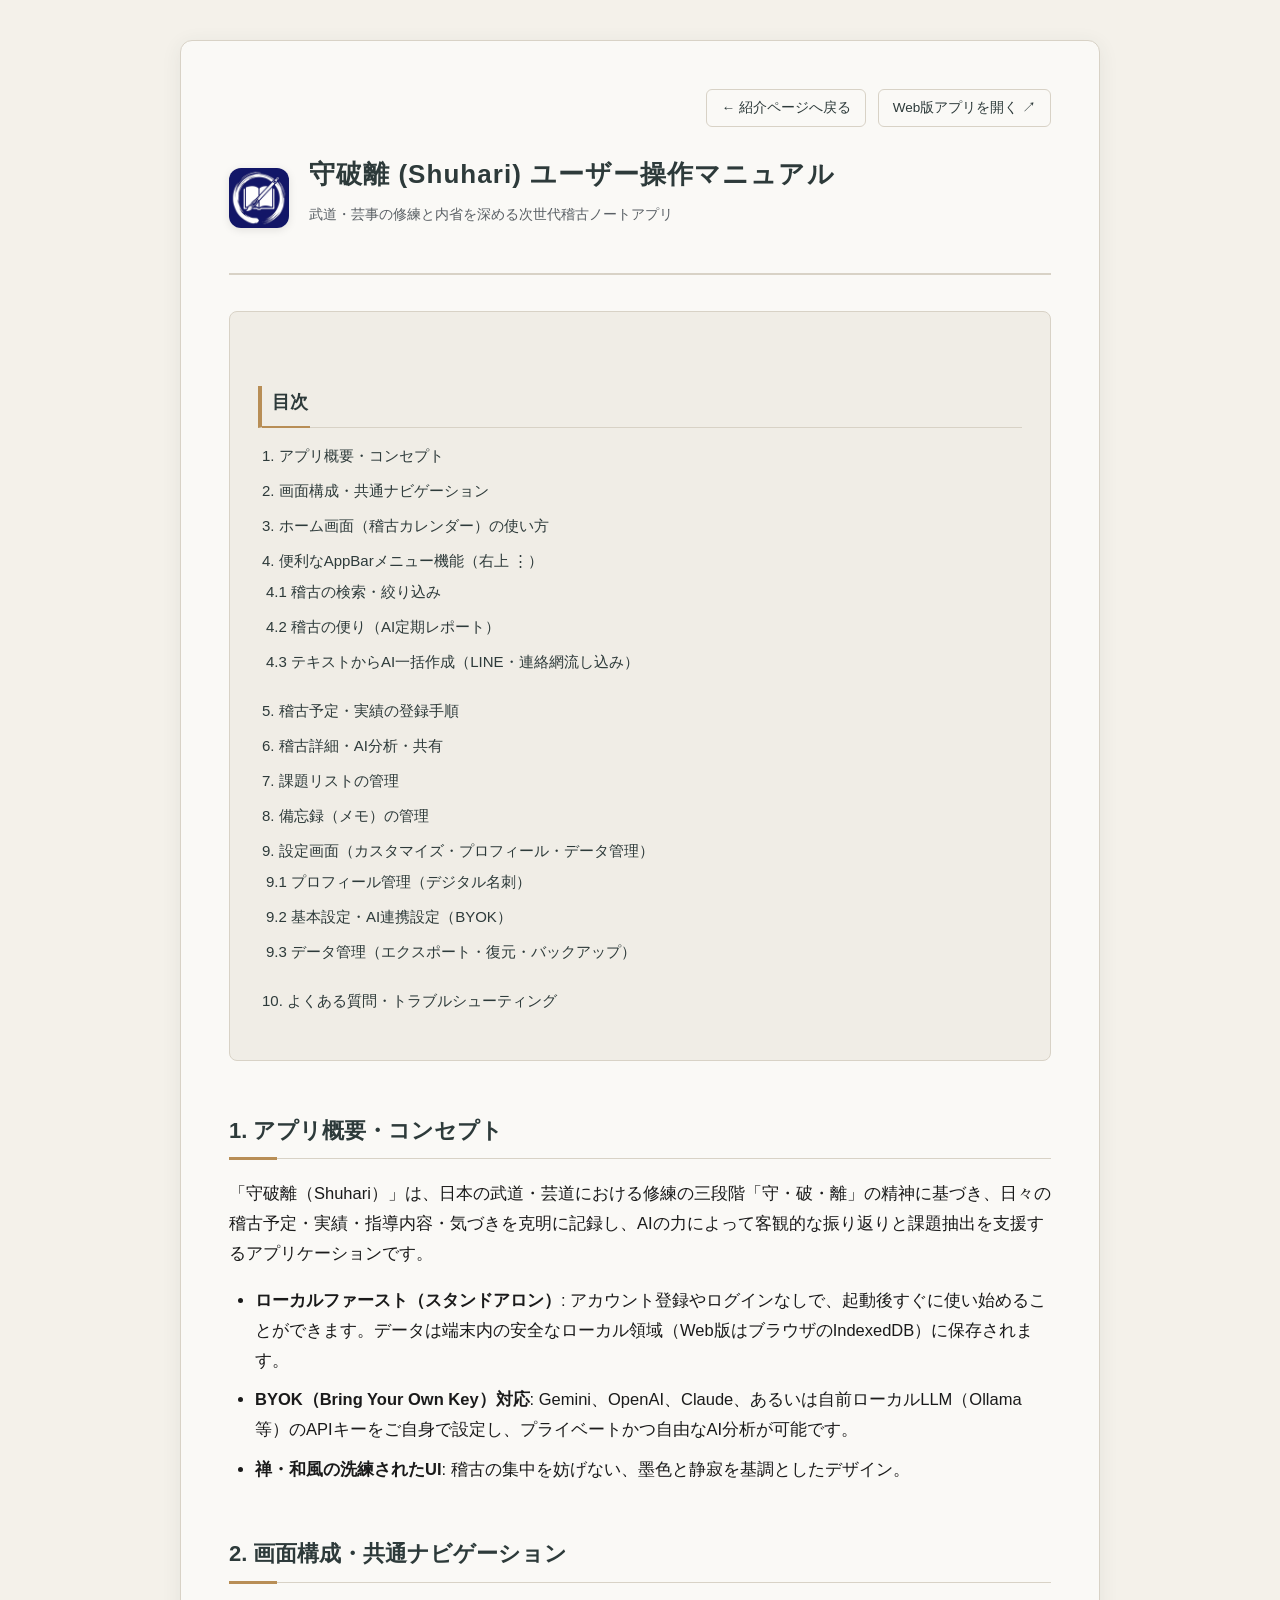
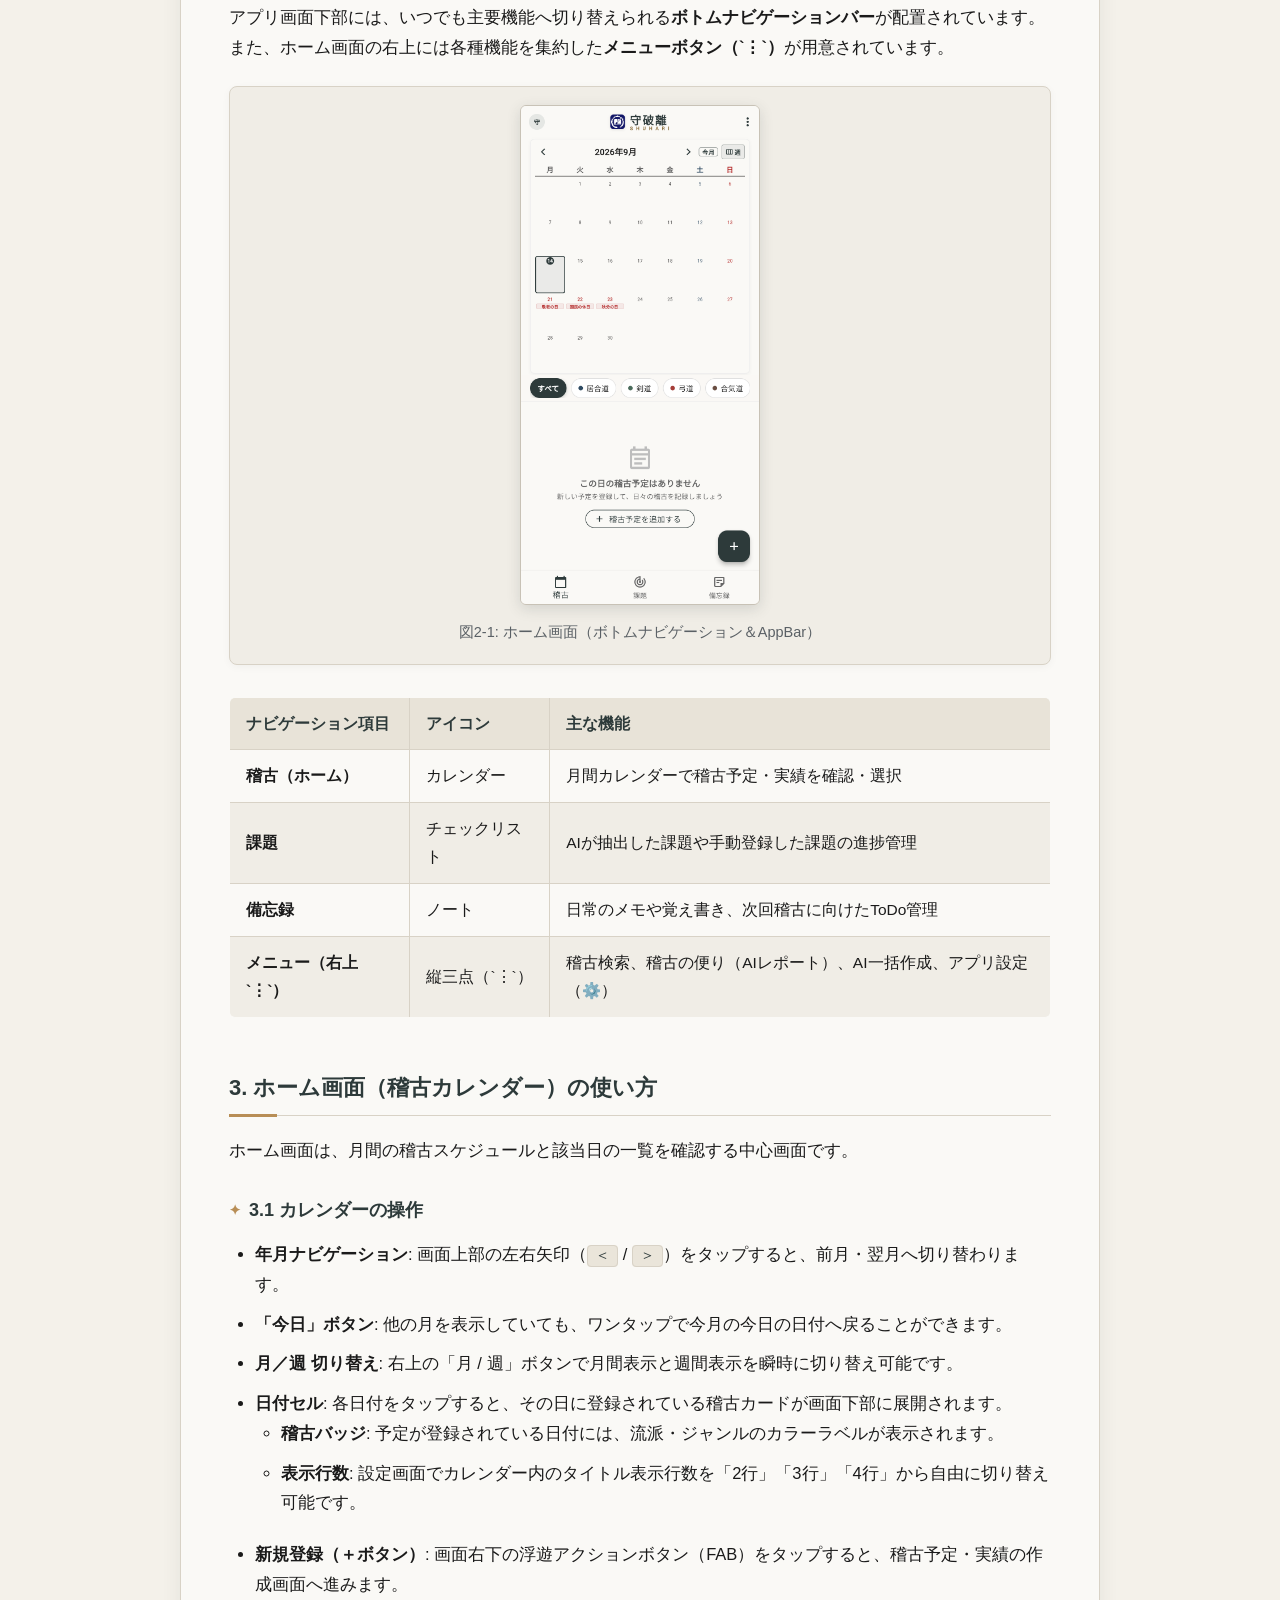
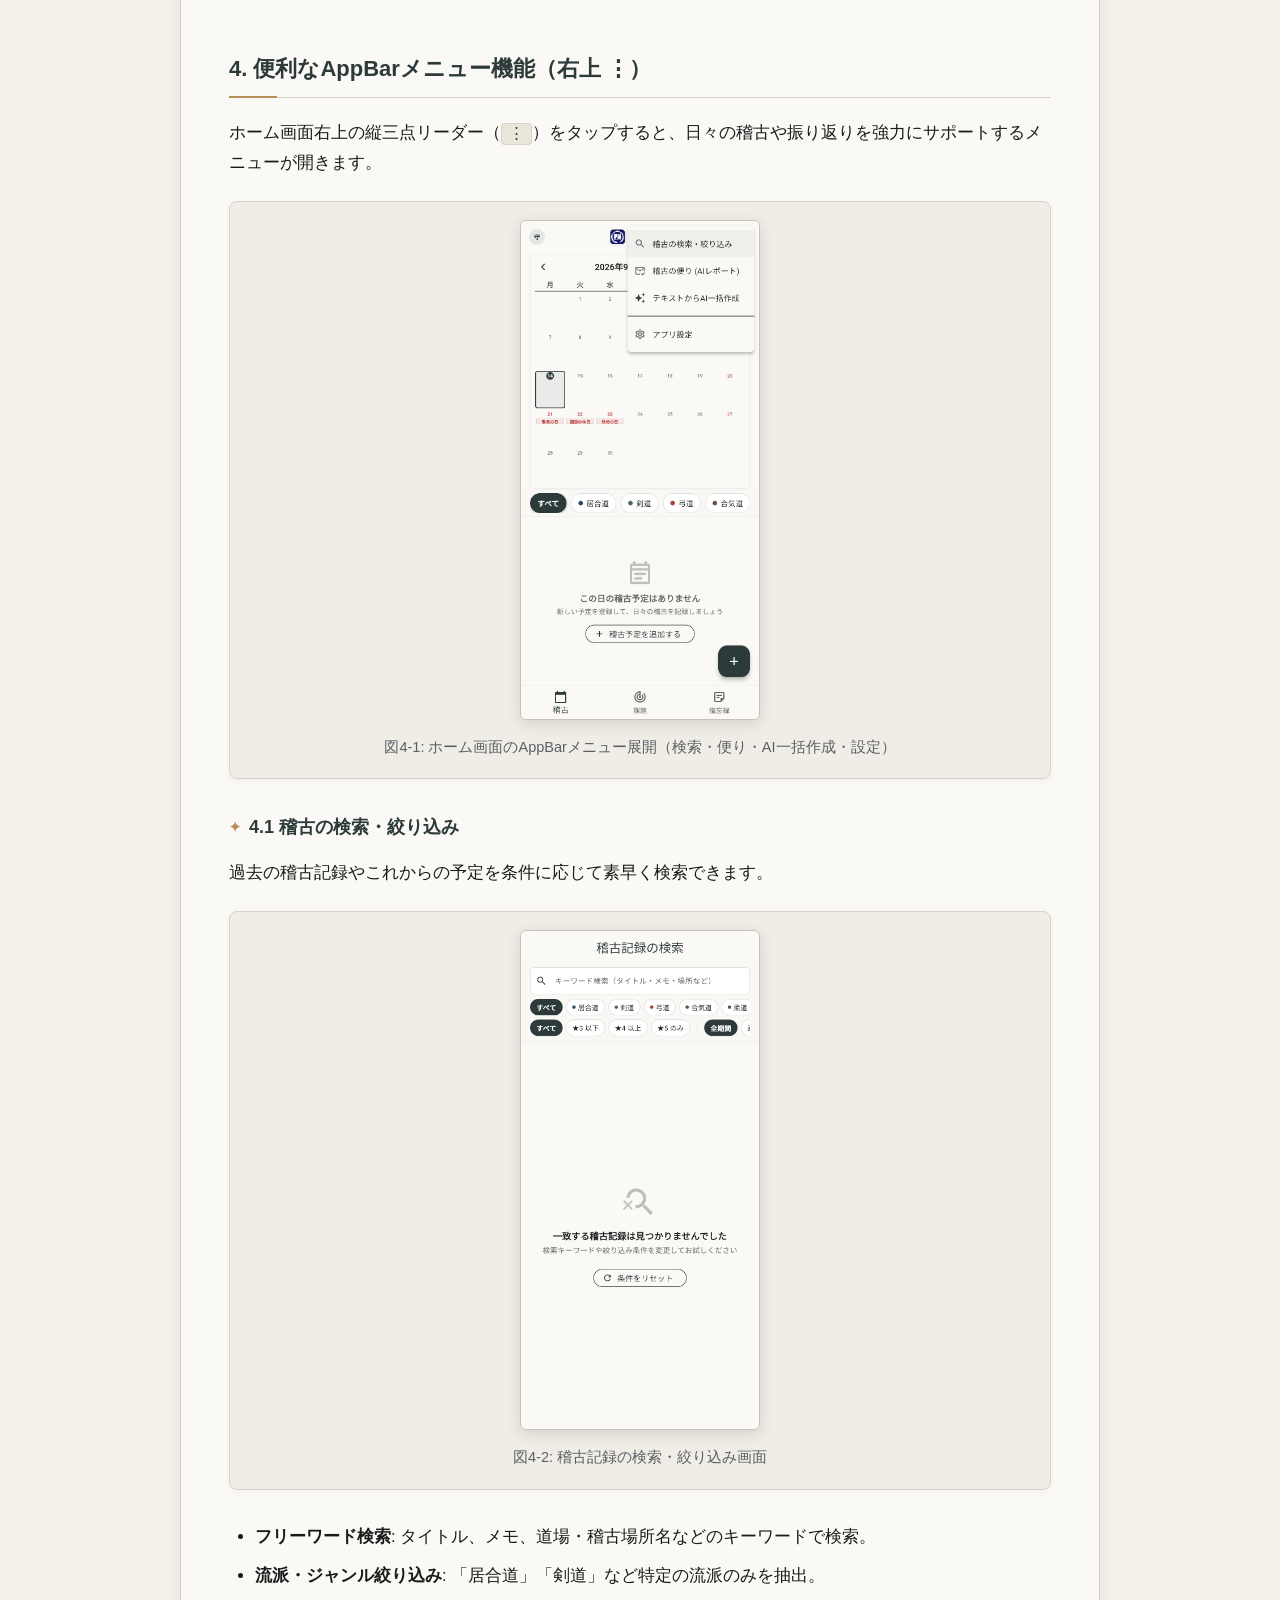
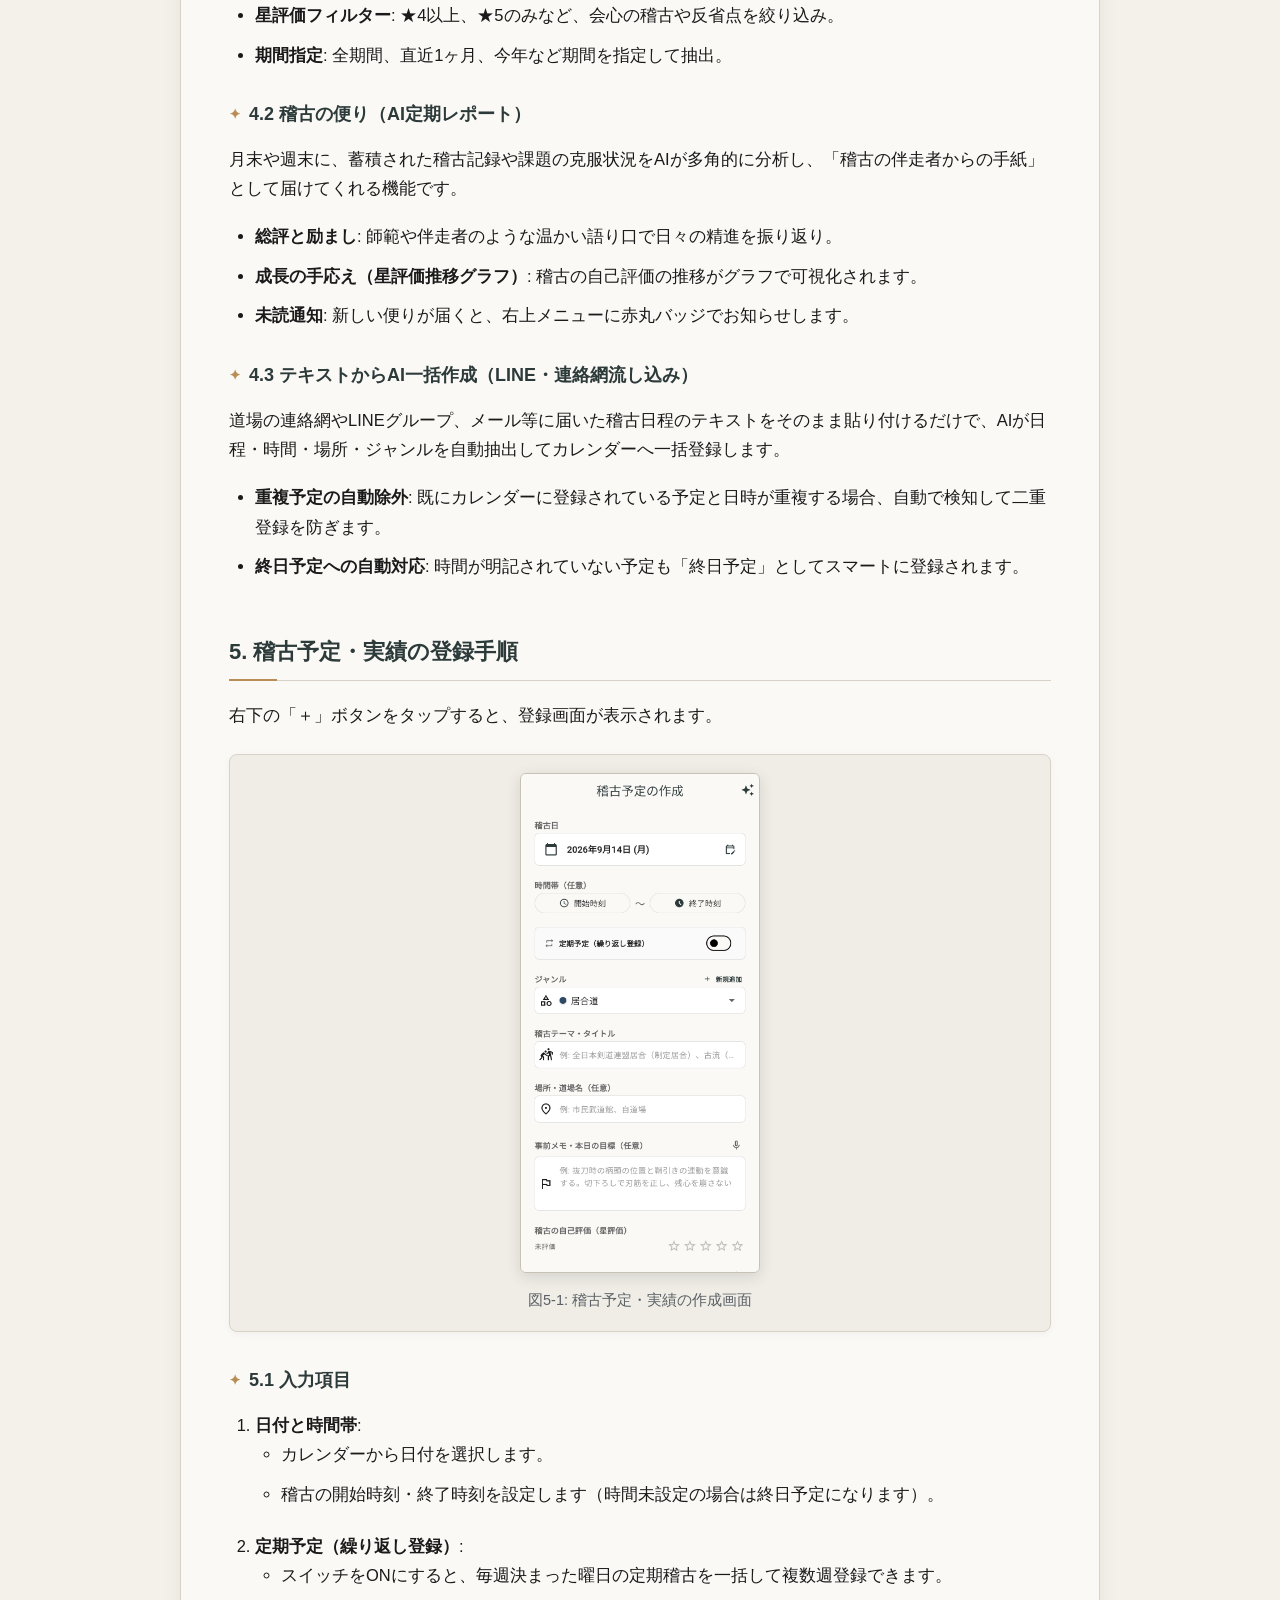
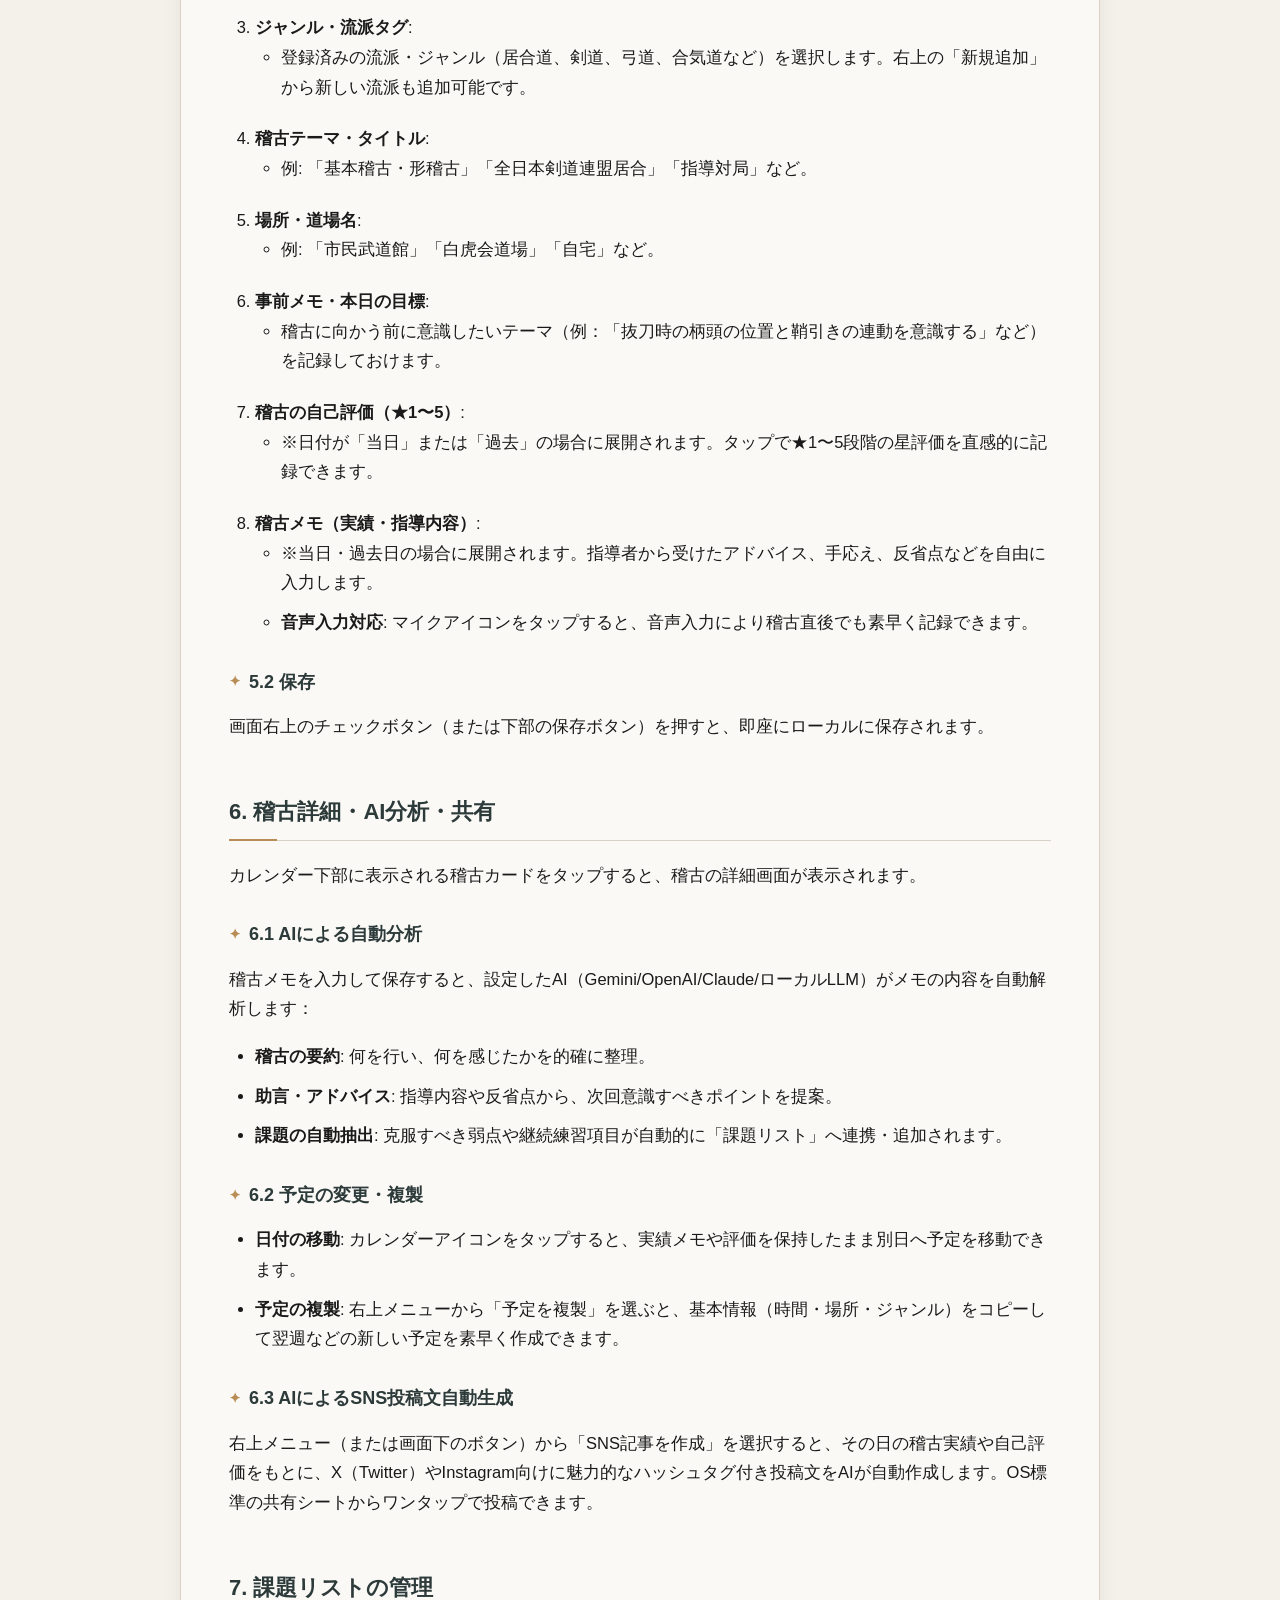
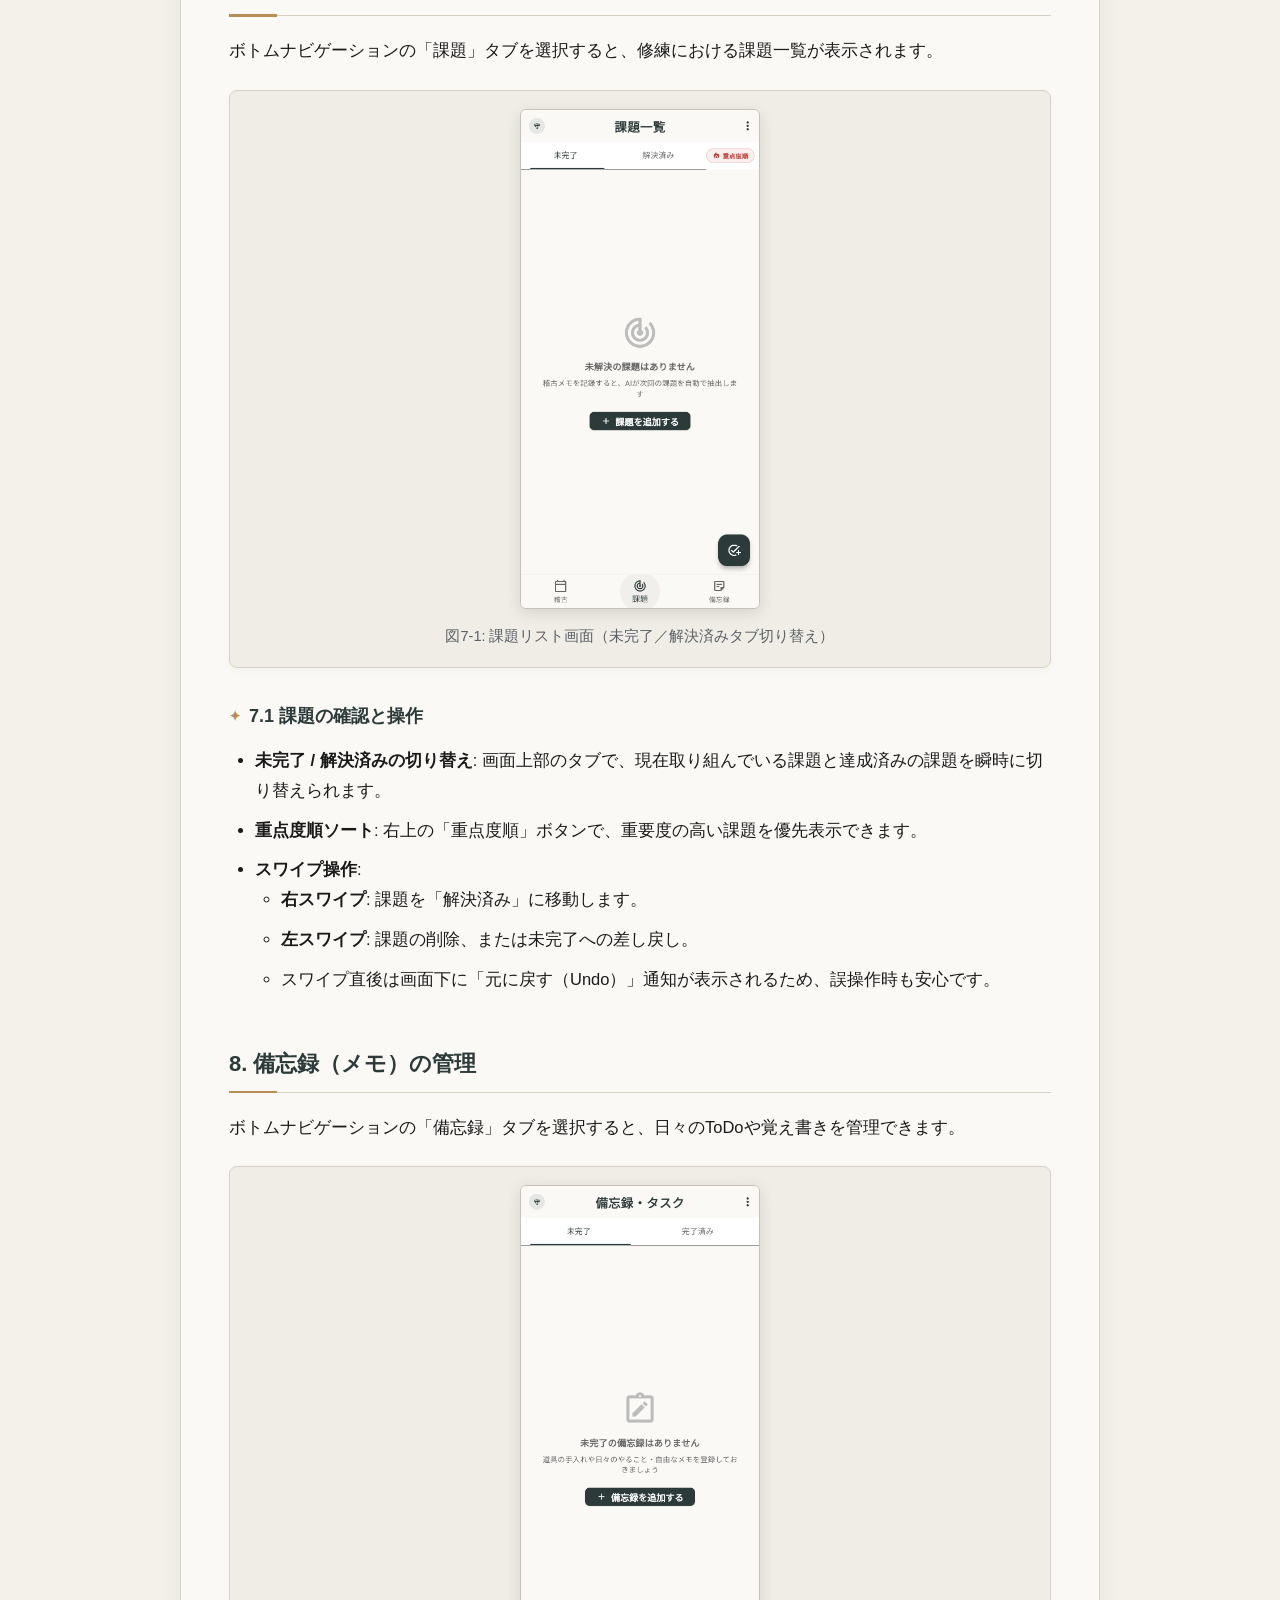
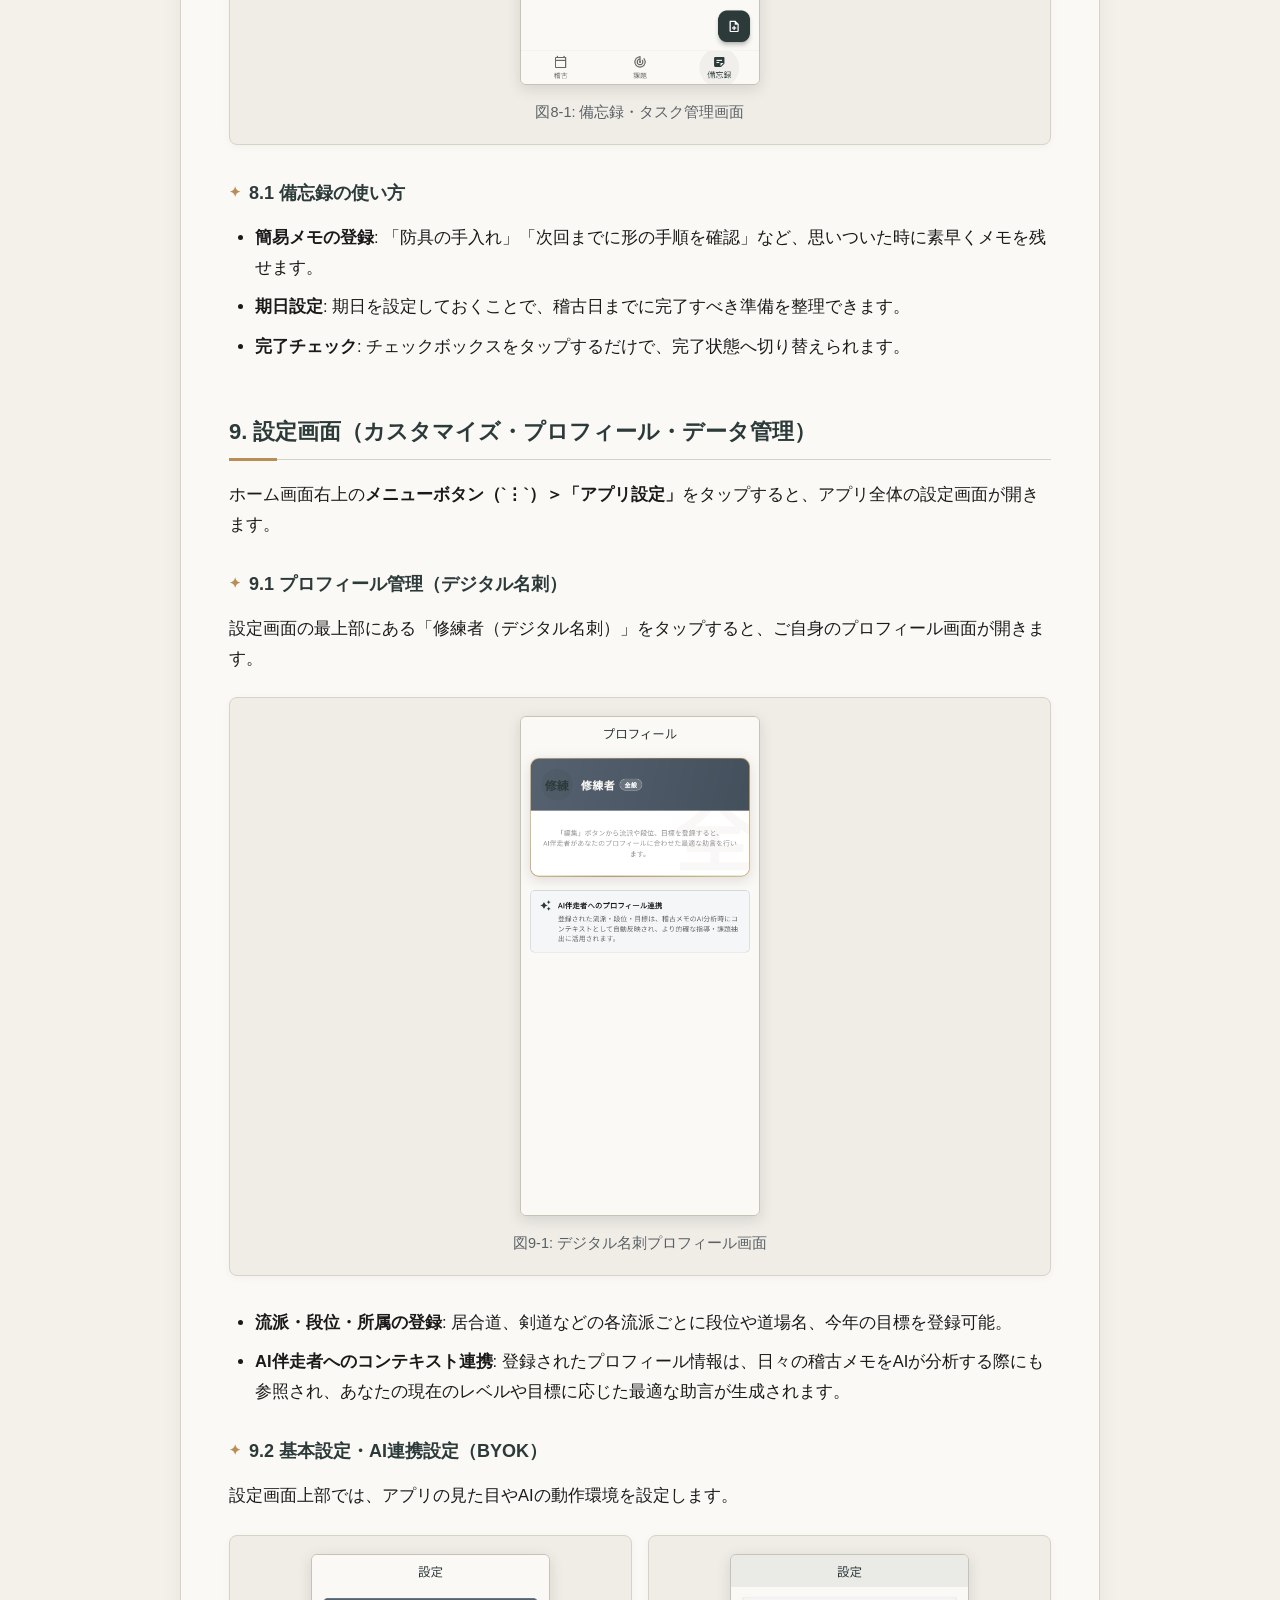
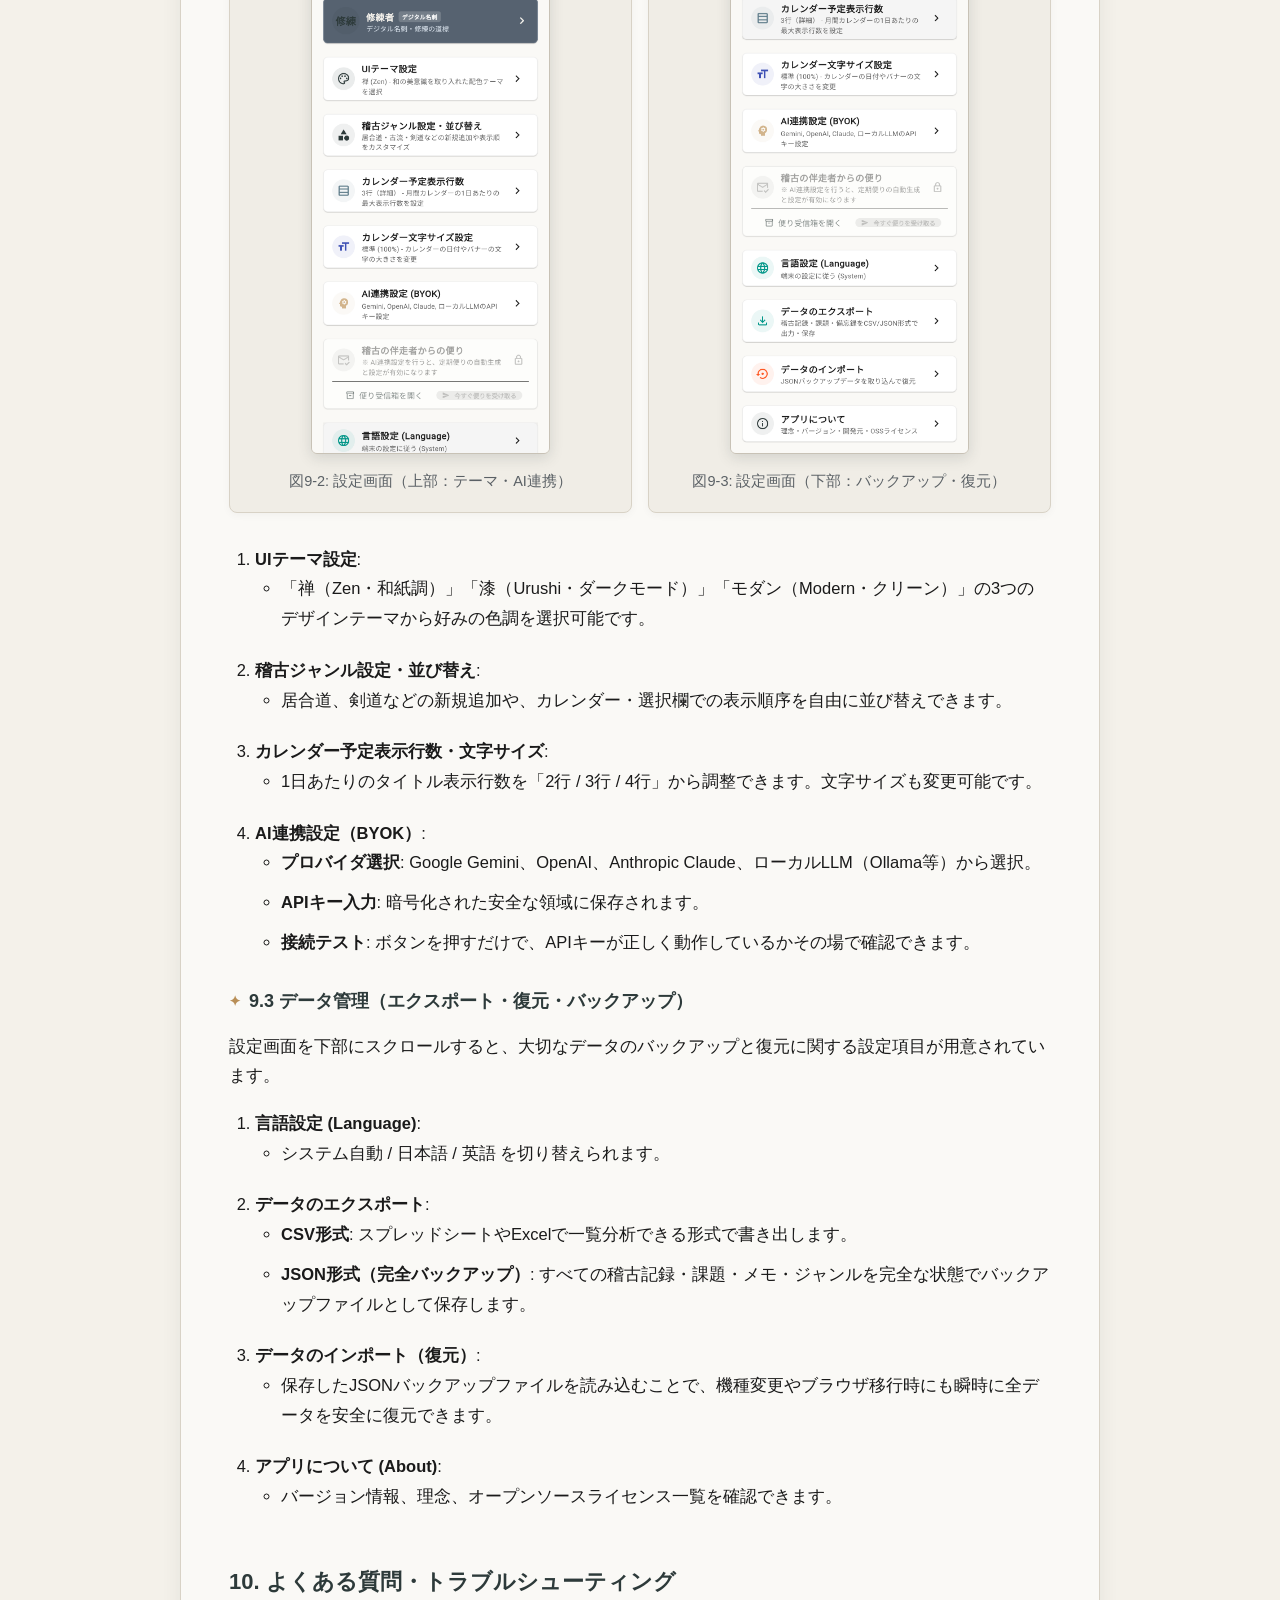
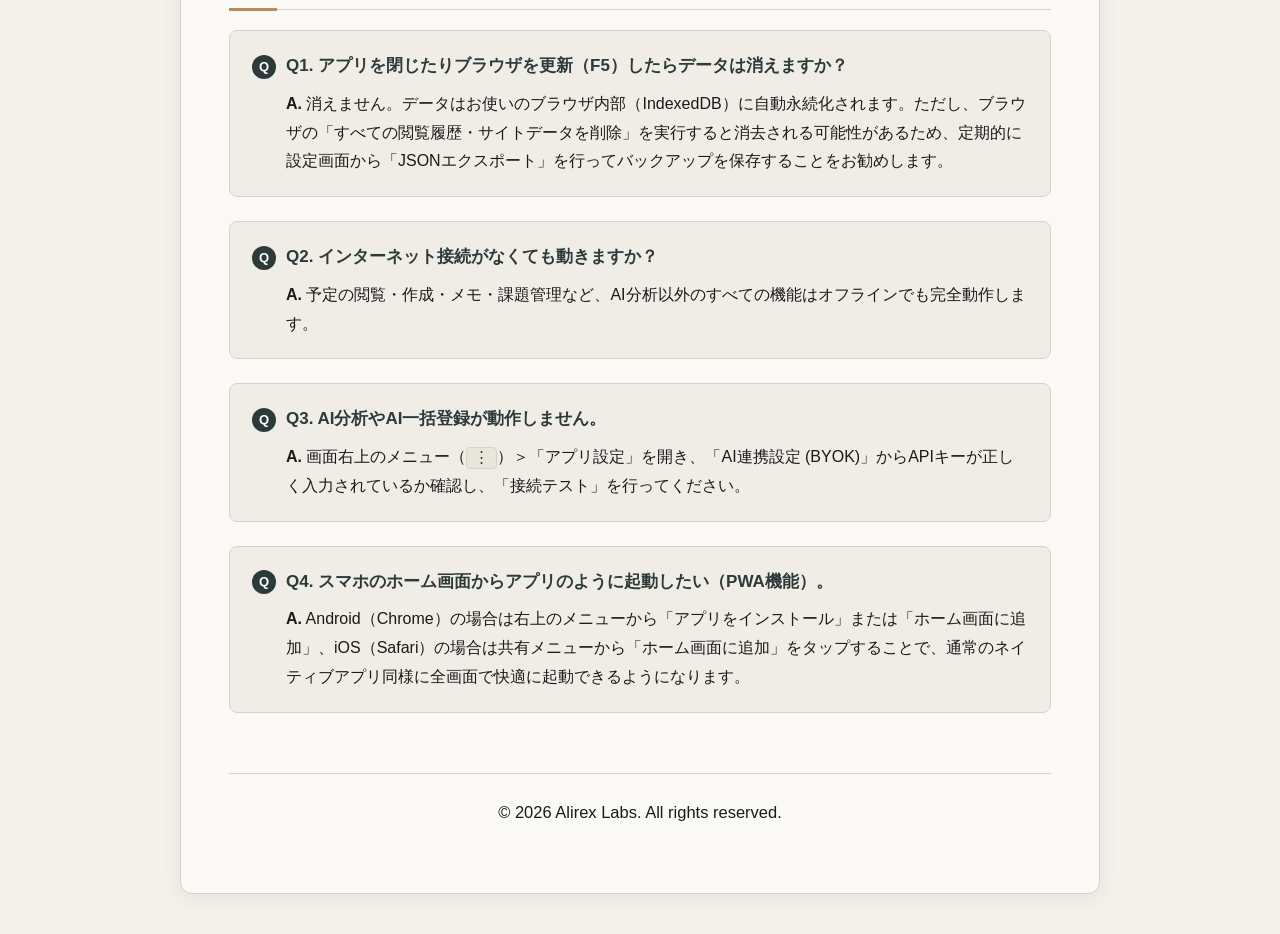
==== manual/html/index.html @ c4d613d0 "初期コミット: GitHub Pages対応および稽古ノート紹介LPの追加" ====
<!DOCTYPE html>
<html lang="ja">
<head>
  <meta charset="UTF-8">
  <meta name="viewport" content="width=device-width, initial-scale=1.0">
  <title>守破離 (Shuhari) - ユーザー操作マニュアル</title>
  <style>
    :root {
      /* 守破離 公式「禅 (Zen)」テーマ パレット */
      --bg-primary: #F4F1EA;       /* 和紙の風合いを帯びた淡い生成り (外側背景) */
      --bg-surface: #FAF9F6;       /* 禅公式 サーフェス (オフホワイト・鳥の子色) */
      --bg-card: #F0EDE6;          /* カード・枠内背景 (薄鈍色・生成りグレー) */
      --border-color: #D8D2C6;     /* 繊細な和風の境界線 */
      --color-primary: #2D3A3A;    /* 墨色 (Sumiiro) - 主見出し・ブランドアクセント */
      --color-accent: #B88E56;     /* 落ち着いた金茶・枯草ベージュ (アクセント) */
      --color-urushi: #C33C23;     /* 本朱 (朱色アクセント) */
      --text-main: #1A1A1A;        /* 墨文字 (主テキスト) */
      --text-muted: #5A6065;       /* 鈍色・薄墨 (副テキスト・キャプション) */
      --table-header: #E8E3D8;     /* 表ヘッダー背景 */
      --code-bg: #EAE5DA;          /* コード・インライン枠 */
      --shadow: 0 4px 20px rgba(45, 58, 58, 0.08); /* 柔らかな陰影 */
    }

    * {
      box-sizing: border-box;
      margin: 0;
      padding: 0;
    }

    body {
      font-family: -apple-system, BlinkMacSystemFont, "Segoe UI", Roboto, "Helvetica Neue", "Hiragino Sans", "Hiragino Kaku Gothic ProN", "Yu Gothic", sans-serif;
      background-color: var(--bg-primary);
      color: var(--text-main);
      line-height: 1.8;
      padding: 40px 20px;
    }

    .container {
      max-width: 920px;
      margin: 0 auto;
      background-color: var(--bg-surface);
      border-radius: 12px;
      border: 1px solid var(--border-color);
      box-shadow: var(--shadow);
      padding: 48px;
    }

    /* Header */
    .header {
      border-bottom: 2px solid var(--border-color);
      padding-bottom: 28px;
      margin-bottom: 36px;
      display: flex;
      align-items: center;
      gap: 20px;
    }
    .header-logo {
      width: 60px;
      height: 60px;
      border-radius: 12px;
      object-fit: cover;
      box-shadow: 0 2px 8px rgba(0,0,0,0.1);
    }
    .header-text h1 {
      font-size: 26px;
      color: var(--color-primary);
      letter-spacing: 0.04em;
      margin-bottom: 4px;
    }
    .header-text p {
      font-size: 14px;
      color: var(--text-muted);
    }

    /* Top Navigation bar */
    .top-nav {
      display: flex;
      justify-content: flex-end;
      gap: 12px;
      margin-bottom: 24px;
    }
    .btn-top {
      display: inline-flex;
      align-items: center;
      padding: 6px 14px;
      border-radius: 6px;
      font-size: 13.5px;
      text-decoration: none;
      font-weight: 500;
      transition: all 0.2s ease;
      border: 1px solid var(--border-color);
      background-color: var(--bg-surface);
      color: var(--color-primary);
    }
    .btn-top:hover {
      background-color: var(--color-primary);
      color: #fff;
    }

    /* Table of Contents */
    .toc {
      background-color: var(--bg-card);
      border: 1px solid var(--border-color);
      border-radius: 8px;
      padding: 24px 28px;
      margin-bottom: 40px;
    }
    .toc h2 {
      font-size: 18px;
      margin-bottom: 14px;
      color: var(--color-primary);
      border-left: 4px solid var(--color-accent);
      padding-left: 10px;
    }
    .toc ul {
      list-style-type: none;
      padding-left: 4px;
    }
    .toc li {
      margin-bottom: 8px;
      font-size: 15px;
    }
    .toc a {
      color: var(--color-primary);
      text-decoration: none;
      transition: color 0.2s;
    }
    .toc a:hover {
      color: var(--color-accent);
      text-decoration: underline;
    }
    .toc-sub {
      padding-left: 20px;
      margin-top: 4px;
    }

    /* Headings */
    h2 {
      font-size: 22px;
      color: var(--color-primary);
      border-bottom: 1.5px solid var(--border-color);
      padding-bottom: 8px;
      margin-top: 50px;
      margin-bottom: 20px;
      position: relative;
    }
    h2::before {
      content: "";
      position: absolute;
      bottom: -1.5px;
      left: 0;
      width: 48px;
      height: 2.5px;
      background-color: var(--color-accent);
    }

    h3 {
      font-size: 18px;
      color: var(--color-primary);
      margin-top: 28px;
      margin-bottom: 14px;
      display: flex;
      align-items: center;
      gap: 8px;
    }
    h3::before {
      content: "✦";
      color: var(--color-accent);
      font-size: 14px;
    }

    p {
      margin-bottom: 18px;
      font-size: 16.5px;
      color: var(--text-main);
    }

    /* Lists */
    ul, ol {
      margin-bottom: 22px;
      padding-left: 26px;
      font-size: 16.5px;
    }
    li {
      margin-bottom: 10px;
    }
    code {
      background-color: var(--code-bg);
      color: var(--color-primary);
      padding: 2px 7px;
      border-radius: 4px;
      font-size: 14.5px;
      font-family: Consolas, monospace;
      border: 1px solid var(--border-color);
    }

    /* Image Card */
    .img-card {
      background-color: var(--bg-card);
      border: 1px solid var(--border-color);
      border-radius: 8px;
      padding: 18px;
      margin: 24px 0 32px 0;
      text-align: center;
      box-shadow: 0 2px 8px rgba(0, 0, 0, 0.04);
    }
    .img-card img {
      max-width: 100%;
      height: auto;
      max-height: 500px;
      border-radius: 6px;
      box-shadow: 0 4px 14px rgba(45, 58, 58, 0.15);
      display: block;
      margin: 0 auto;
      border: 1px solid #C8C2B6;
    }
    .img-caption {
      margin-top: 14px;
      font-size: 14.5px;
      color: var(--text-muted);
      font-weight: 500;
    }

    /* 2 Column Image Grid for Settings */
    .img-grid-2 {
      display: grid;
      grid-template-columns: 1fr 1fr;
      gap: 16px;
      margin: 24px 0 32px 0;
    }
    .img-grid-2 .img-card {
      margin: 0;
    }

    /* Tables */
    table {
      width: 100%;
      border-collapse: collapse;
      margin: 20px 0 28px 0;
      font-size: 15.5px;
      background-color: var(--bg-surface);
      border: 1px solid var(--border-color);
      border-radius: 6px;
      overflow: hidden;
    }
    th, td {
      border: 1px solid var(--border-color);
      padding: 12px 16px;
      text-align: left;
    }
    th {
      background-color: var(--table-header);
      color: var(--color-primary);
      font-weight: 600;
    }
    tr:nth-child(even) {
      background-color: var(--bg-card);
    }

    /* Q&A Section */
    .qa-box {
      margin-bottom: 24px;
      background-color: var(--bg-card);
      border: 1px solid var(--border-color);
      border-radius: 8px;
      padding: 20px 22px;
    }
    .qa-q {
      font-weight: bold;
      color: var(--color-primary);
      margin-bottom: 8px;
      font-size: 17px;
      display: flex;
      align-items: center;
      gap: 10px;
    }
    .qa-q::before {
      content: "Q";
      display: inline-block;
      background-color: var(--color-primary);
      color: #fff;
      font-size: 13px;
      width: 24px;
      height: 24px;
      line-height: 24px;
      text-align: center;
      border-radius: 50%;
    }
    .qa-a {
      font-size: 16px;
      color: var(--text-main);
      padding-left: 34px;
    }

    /* Footer */
    .footer {
      border-top: 1px solid var(--border-color);
      margin-top: 60px;
      padding-top: 24px;
      text-align: center;
      font-size: 14px;
      color: var(--text-muted);
    }

    @media (max-width: 768px) {
      .container {
        padding: 24px 18px;
      }
      .img-grid-2 {
        grid-template-columns: 1fr;
      }
    }
  </style>
</head>
<body>

  <div class="container">
    <div class="top-nav">
      <a href="../../index.html" class="btn-top">← 紹介ページへ戻る</a>
      <a href="http://alirex-labs:8080/shuhari/#/home" class="btn-top" target="_blank">Web版アプリを開く ↗</a>
    </div>

    <!-- Header -->
    <div class="header">
      <img src="../../images/app_icon.png" alt="守破離 アイコン" class="header-logo">
      <div class="header-text">
        <h1>守破離 (Shuhari) ユーザー操作マニュアル</h1>
        <p>武道・芸事の修練と内省を深める次世代稽古ノートアプリ</p>
      </div>
    </div>

    <!-- Table of Contents -->
    <div class="toc">
      <h2>目次</h2>
      <ul>
        <li><a href="#section1">1. アプリ概要・コンセプト</a></li>
        <li><a href="#section2">2. 画面構成・共通ナビゲーション</a></li>
        <li><a href="#section3">3. ホーム画面（稽古カレンダー）の使い方</a></li>
        <li>
          <a href="#section4">4. 便利なAppBarメニュー機能（右上 ⋮）</a>
          <ul class="toc-sub">
            <li><a href="#section4-1">4.1 稽古の検索・絞り込み</a></li>
            <li><a href="#section4-2">4.2 稽古の便り（AI定期レポート）</a></li>
            <li><a href="#section4-3">4.3 テキストからAI一括作成（LINE・連絡網流し込み）</a></li>
          </ul>
        </li>
        <li><a href="#section5">5. 稽古予定・実績の登録手順</a></li>
        <li><a href="#section6">6. 稽古詳細・AI分析・共有</a></li>
        <li><a href="#section7">7. 課題リストの管理</a></li>
        <li><a href="#section8">8. 備忘録（メモ）の管理</a></li>
        <li>
          <a href="#section9">9. 設定画面（カスタマイズ・プロフィール・データ管理）</a>
          <ul class="toc-sub">
            <li><a href="#section9-1">9.1 プロフィール管理（デジタル名刺）</a></li>
            <li><a href="#section9-2">9.2 基本設定・AI連携設定（BYOK）</a></li>
            <li><a href="#section9-3">9.3 データ管理（エクスポート・復元・バックアップ）</a></li>
          </ul>
        </li>
        <li><a href="#section10">10. よくある質問・トラブルシューティング</a></li>
      </ul>
    </div>

    <!-- Section 1 -->
    <h2 id="section1">1. アプリ概要・コンセプト</h2>
    <p>
      「守破離（Shuhari）」は、日本の武道・芸道における修練の三段階「守・破・離」の精神に基づき、日々の稽古予定・実績・指導内容・気づきを克明に記録し、AIの力によって客観的な振り返りと課題抽出を支援するアプリケーションです。
    </p>
    <ul>
      <li><strong>ローカルファースト（スタンドアロン）</strong>: アカウント登録やログインなしで、起動後すぐに使い始めることができます。データは端末内の安全なローカル領域（Web版はブラウザのIndexedDB）に保存されます。</li>
      <li><strong>BYOK（Bring Your Own Key）対応</strong>: Gemini、OpenAI、Claude、あるいは自前ローカルLLM（Ollama等）のAPIキーをご自身で設定し、プライベートかつ自由なAI分析が可能です。</li>
      <li><strong>禅・和風の洗練されたUI</strong>: 稽古の集中を妨げない、墨色と静寂を基調としたデザイン。</li>
    </ul>

    <!-- Section 2 -->
    <h2 id="section2">2. 画面構成・共通ナビゲーション</h2>
    <p>
      アプリ画面下部には、いつでも主要機能へ切り替えられる<strong>ボトムナビゲーションバー</strong>が配置されています。<br>
      また、ホーム画面の右上には各種機能を集約した<strong>メニューボタン（`⋮`）</strong>が用意されています。
    </p>

    <div class="img-card">
      <img src="../images/01_home_screen.png" alt="ホーム画面">
      <div class="img-caption">図2-1: ホーム画面（ボトムナビゲーション＆AppBar）</div>
    </div>

    <table>
      <thead>
        <tr>
          <th>ナビゲーション項目</th>
          <th>アイコン</th>
          <th>主な機能</th>
        </tr>
      </thead>
      <tbody>
        <tr>
          <td><strong>稽古（ホーム）</strong></td>
          <td>カレンダー</td>
          <td>月間カレンダーで稽古予定・実績を確認・選択</td>
        </tr>
        <tr>
          <td><strong>課題</strong></td>
          <td>チェックリスト</td>
          <td>AIが抽出した課題や手動登録した課題の進捗管理</td>
        </tr>
        <tr>
          <td><strong>備忘録</strong></td>
          <td>ノート</td>
          <td>日常のメモや覚え書き、次回稽古に向けたToDo管理</td>
        </tr>
        <tr>
          <td><strong>メニュー（右上 `⋮`）</strong></td>
          <td>縦三点（`⋮`）</td>
          <td>稽古検索、稽古の便り（AIレポート）、AI一括作成、アプリ設定（⚙️）</td>
        </tr>
      </tbody>
    </table>

    <!-- Section 3 -->
    <h2 id="section3">3. ホーム画面（稽古カレンダー）の使い方</h2>
    <p>
      ホーム画面は、月間の稽古スケジュールと該当日の一覧を確認する中心画面です。
    </p>

    <h3>3.1 カレンダーの操作</h3>
    <ul>
      <li><strong>年月ナビゲーション</strong>: 画面上部の左右矢印（<code>＜</code> / <code>＞</code>）をタップすると、前月・翌月へ切り替わります。</li>
      <li><strong>「今日」ボタン</strong>: 他の月を表示していても、ワンタップで今月の今日の日付へ戻ることができます。</li>
      <li><strong>月／週 切り替え</strong>: 右上の「月 / 週」ボタンで月間表示と週間表示を瞬時に切り替え可能です。</li>
      <li><strong>日付セル</strong>: 各日付をタップすると、その日に登録されている稽古カードが画面下部に展開されます。
        <ul>
          <li><strong>稽古バッジ</strong>: 予定が登録されている日付には、流派・ジャンルのカラーラベルが表示されます。</li>
          <li><strong>表示行数</strong>: 設定画面でカレンダー内のタイトル表示行数を「2行」「3行」「4行」から自由に切り替え可能です。</li>
        </ul>
      </li>
      <li><strong>新規登録（＋ボタン）</strong>: 画面右下の浮遊アクションボタン（FAB）をタップすると、稽古予定・実績の作成画面へ進みます。</li>
    </ul>

    <!-- Section 4 -->
    <h2 id="section4">4. 便利なAppBarメニュー機能（右上 ⋮）</h2>
    <p>
      ホーム画面右上の縦三点リーダー（<code>⋮</code>）をタップすると、日々の稽古や振り返りを強力にサポートするメニューが開きます。
    </p>

    <div class="img-card">
      <img src="../images/01_home_menu_screen.png" alt="メニュー展開画面">
      <div class="img-caption">図4-1: ホーム画面のAppBarメニュー展開（検索・便り・AI一括作成・設定）</div>
    </div>

    <h3 id="section4-1">4.1 稽古の検索・絞り込み</h3>
    <p>
      過去の稽古記録やこれからの予定を条件に応じて素早く検索できます。
    </p>

    <div class="img-card">
      <img src="../images/05_schedule_search_screen.png" alt="稽古検索画面">
      <div class="img-caption">図4-2: 稽古記録の検索・絞り込み画面</div>
    </div>

    <ul>
      <li><strong>フリーワード検索</strong>: タイトル、メモ、道場・稽古場所名などのキーワードで検索。</li>
      <li><strong>流派・ジャンル絞り込み</strong>: 「居合道」「剣道」など特定の流派のみを抽出。</li>
      <li><strong>星評価フィルター</strong>: ★4以上、★5のみなど、会心の稽古や反省点を絞り込み。</li>
      <li><strong>期間指定</strong>: 全期間、直近1ヶ月、今年など期間を指定して抽出。</li>
    </ul>

    <h3 id="section4-2">4.2 稽古の便り（AI定期レポート）</h3>
    <p>
      月末や週末に、蓄積された稽古記録や課題の克服状況をAIが多角的に分析し、「稽古の伴走者からの手紙」として届けてくれる機能です。
    </p>
    <ul>
      <li><strong>総評と励まし</strong>: 師範や伴走者のような温かい語り口で日々の精進を振り返り。</li>
      <li><strong>成長の手応え（星評価推移グラフ）</strong>: 稽古の自己評価の推移がグラフで可視化されます。</li>
      <li><strong>未読通知</strong>: 新しい便りが届くと、右上メニューに赤丸バッジでお知らせします。</li>
    </ul>

    <h3 id="section4-3">4.3 テキストからAI一括作成（LINE・連絡網流し込み）</h3>
    <p>
      道場の連絡網やLINEグループ、メール等に届いた稽古日程のテキストをそのまま貼り付けるだけで、AIが日程・時間・場所・ジャンルを自動抽出してカレンダーへ一括登録します。
    </p>
    <ul>
      <li><strong>重複予定の自動除外</strong>: 既にカレンダーに登録されている予定と日時が重複する場合、自動で検知して二重登録を防ぎます。</li>
      <li><strong>終日予定への自動対応</strong>: 時間が明記されていない予定も「終日予定」としてスマートに登録されます。</li>
    </ul>

    <!-- Section 5 -->
    <h2 id="section5">5. 稽古予定・実績の登録手順</h2>
    <p>
      右下の「＋」ボタンをタップすると、登録画面が表示されます。
    </p>

    <div class="img-card">
      <img src="../images/02_schedule_create_screen.png" alt="稽古作成画面">
      <div class="img-caption">図5-1: 稽古予定・実績の作成画面</div>
    </div>

    <h3>5.1 入力項目</h3>
    <ol>
      <li><strong>日付と時間帯</strong>:
        <ul>
          <li>カレンダーから日付を選択します。</li>
          <li>稽古の開始時刻・終了時刻を設定します（時間未設定の場合は終日予定になります）。</li>
        </ul>
      </li>
      <li><strong>定期予定（繰り返し登録）</strong>:
        <ul>
          <li>スイッチをONにすると、毎週決まった曜日の定期稽古を一括して複数週登録できます。</li>
        </ul>
      </li>
      <li><strong>ジャンル・流派タグ</strong>:
        <ul>
          <li>登録済みの流派・ジャンル（居合道、剣道、弓道、合気道など）を選択します。右上の「新規追加」から新しい流派も追加可能です。</li>
        </ul>
      </li>
      <li><strong>稽古テーマ・タイトル</strong>:
        <ul>
          <li>例: 「基本稽古・形稽古」「全日本剣道連盟居合」「指導対局」など。</li>
        </ul>
      </li>
      <li><strong>場所・道場名</strong>:
        <ul>
          <li>例: 「市民武道館」「白虎会道場」「自宅」など。</li>
        </ul>
      </li>
      <li><strong>事前メモ・本日の目標</strong>:
        <ul>
          <li>稽古に向かう前に意識したいテーマ（例：「抜刀時の柄頭の位置と鞘引きの連動を意識する」など）を記録しておけます。</li>
        </ul>
      </li>
      <li><strong>稽古の自己評価（★1〜5）</strong>:
        <ul>
          <li>※日付が「当日」または「過去」の場合に展開されます。タップで★1〜5段階の星評価を直感的に記録できます。</li>
        </ul>
      </li>
      <li><strong>稽古メモ（実績・指導内容）</strong>:
        <ul>
          <li>※当日・過去日の場合に展開されます。指導者から受けたアドバイス、手応え、反省点などを自由に入力します。</li>
          <li><strong>音声入力対応</strong>: マイクアイコンをタップすると、音声入力により稽古直後でも素早く記録できます。</li>
        </ul>
      </li>
    </ol>

    <h3>5.2 保存</h3>
    <p>
      画面右上のチェックボタン（または下部の保存ボタン）を押すと、即座にローカルに保存されます。
    </p>

    <!-- Section 6 -->
    <h2 id="section6">6. 稽古詳細・AI分析・共有</h2>
    <p>
      カレンダー下部に表示される稽古カードをタップすると、稽古の詳細画面が表示されます。
    </p>

    <h3>6.1 AIによる自動分析</h3>
    <p>
      稽古メモを入力して保存すると、設定したAI（Gemini/OpenAI/Claude/ローカルLLM）がメモの内容を自動解析します：
    </p>
    <ul>
      <li><strong>稽古の要約</strong>: 何を行い、何を感じたかを的確に整理。</li>
      <li><strong>助言・アドバイス</strong>: 指導内容や反省点から、次回意識すべきポイントを提案。</li>
      <li><strong>課題の自動抽出</strong>: 克服すべき弱点や継続練習項目が自動的に「課題リスト」へ連携・追加されます。</li>
    </ul>

    <h3>6.2 予定の変更・複製</h3>
    <ul>
      <li><strong>日付の移動</strong>: カレンダーアイコンをタップすると、実績メモや評価を保持したまま別日へ予定を移動できます。</li>
      <li><strong>予定の複製</strong>: 右上メニューから「予定を複製」を選ぶと、基本情報（時間・場所・ジャンル）をコピーして翌週などの新しい予定を素早く作成できます。</li>
    </ul>

    <h3>6.3 AIによるSNS投稿文自動生成</h3>
    <p>
      右上メニュー（または画面下のボタン）から「SNS記事を作成」を選択すると、その日の稽古実績や自己評価をもとに、X（Twitter）やInstagram向けに魅力的なハッシュタグ付き投稿文をAIが自動作成します。OS標準の共有シートからワンタップで投稿できます。
    </p>

    <!-- Section 7 -->
    <h2 id="section7">7. 課題リストの管理</h2>
    <p>
      ボトムナビゲーションの「課題」タブを選択すると、修練における課題一覧が表示されます。
    </p>

    <div class="img-card">
      <img src="../images/03_task_list_screen.png" alt="課題リスト画面">
      <div class="img-caption">図7-1: 課題リスト画面（未完了／解決済みタブ切り替え）</div>
    </div>

    <h3>7.1 課題の確認と操作</h3>
    <ul>
      <li><strong>未完了 / 解決済みの切り替え</strong>: 画面上部のタブで、現在取り組んでいる課題と達成済みの課題を瞬時に切り替えられます。</li>
      <li><strong>重点度順ソート</strong>: 右上の「重点度順」ボタンで、重要度の高い課題を優先表示できます。</li>
      <li><strong>スワイプ操作</strong>:
        <ul>
          <li><strong>右スワイプ</strong>: 課題を「解決済み」に移動します。</li>
          <li><strong>左スワイプ</strong>: 課題の削除、または未完了への差し戻し。</li>
          <li>スワイプ直後は画面下に「元に戻す（Undo）」通知が表示されるため、誤操作時も安心です。</li>
        </ul>
      </li>
    </ul>

    <!-- Section 8 -->
    <h2 id="section8">8. 備忘録（メモ）の管理</h2>
    <p>
      ボトムナビゲーションの「備忘録」タブを選択すると、日々のToDoや覚え書きを管理できます。
    </p>

    <div class="img-card">
      <img src="../images/04_memo_list_screen.png" alt="備忘録一覧画面">
      <div class="img-caption">図8-1: 備忘録・タスク管理画面</div>
    </div>

    <h3>8.1 備忘録の使い方</h3>
    <ul>
      <li><strong>簡易メモの登録</strong>: 「防具の手入れ」「次回までに形の手順を確認」など、思いついた時に素早くメモを残せます。</li>
      <li><strong>期日設定</strong>: 期日を設定しておくことで、稽古日までに完了すべき準備を整理できます。</li>
      <li><strong>完了チェック</strong>: チェックボックスをタップするだけで、完了状態へ切り替えられます。</li>
    </ul>

    <!-- Section 9 -->
    <h2 id="section9">9. 設定画面（カスタマイズ・プロフィール・データ管理）</h2>
    <p>
      ホーム画面右上の<strong>メニューボタン（`⋮`）＞「アプリ設定」</strong>をタップすると、アプリ全体の設定画面が開きます。
    </p>

    <h3 id="section9-1">9.1 プロフィール管理（デジタル名刺）</h3>
    <p>
      設定画面の最上部にある「修練者（デジタル名刺）」をタップすると、ご自身のプロフィール画面が開きます。
    </p>

    <div class="img-card">
      <img src="../images/10_profile_screen.png" alt="プロフィール画面">
      <div class="img-caption">図9-1: デジタル名刺プロフィール画面</div>
    </div>

    <ul>
      <li><strong>流派・段位・所属の登録</strong>: 居合道、剣道などの各流派ごとに段位や道場名、今年の目標を登録可能。</li>
      <li><strong>AI伴走者へのコンテキスト連携</strong>: 登録されたプロフィール情報は、日々の稽古メモをAIが分析する際にも参照され、あなたの現在のレベルや目標に応じた最適な助言が生成されます。</li>
    </ul>

    <h3 id="section9-2">9.2 基本設定・AI連携設定（BYOK）</h3>
    <p>
      設定画面上部では、アプリの見た目やAIの動作環境を設定します。
    </p>

    <div class="img-grid-2">
      <div class="img-card">
        <img src="../images/09_settings_screen_1.png" alt="設定画面（上部）">
        <div class="img-caption">図9-2: 設定画面（上部：テーマ・AI連携）</div>
      </div>
      <div class="img-card">
        <img src="../images/09_settings_screen_2.png" alt="設定画面（下部）">
        <div class="img-caption">図9-3: 設定画面（下部：バックアップ・復元）</div>
      </div>
    </div>

    <ol>
      <li><strong>UIテーマ設定</strong>:
        <ul>
          <li>「禅（Zen・和紙調）」「漆（Urushi・ダークモード）」「モダン（Modern・クリーン）」の3つのデザインテーマから好みの色調を選択可能です。</li>
        </ul>
      </li>
      <li><strong>稽古ジャンル設定・並び替え</strong>:
        <ul>
          <li>居合道、剣道などの新規追加や、カレンダー・選択欄での表示順序を自由に並び替えできます。</li>
        </ul>
      </li>
      <li><strong>カレンダー予定表示行数・文字サイズ</strong>:
        <ul>
          <li>1日あたりのタイトル表示行数を「2行 / 3行 / 4行」から調整できます。文字サイズも変更可能です。</li>
        </ul>
      </li>
      <li><strong>AI連携設定（BYOK）</strong>:
        <ul>
          <li><strong>プロバイダ選択</strong>: Google Gemini、OpenAI、Anthropic Claude、ローカルLLM（Ollama等）から選択。</li>
          <li><strong>APIキー入力</strong>: 暗号化された安全な領域に保存されます。</li>
          <li><strong>接続テスト</strong>: ボタンを押すだけで、APIキーが正しく動作しているかその場で確認できます。</li>
        </ul>
      </li>
    </ol>

    <h3 id="section9-3">9.3 データ管理（エクスポート・復元・バックアップ）</h3>
    <p>
      設定画面を下部にスクロールすると、大切なデータのバックアップと復元に関する設定項目が用意されています。
    </p>
    <ol>
      <li><strong>言語設定 (Language)</strong>:
        <ul>
          <li>システム自動 / 日本語 / 英語 を切り替えられます。</li>
        </ul>
      </li>
      <li><strong>データのエクスポート</strong>:
        <ul>
          <li><strong>CSV形式</strong>: スプレッドシートやExcelで一覧分析できる形式で書き出します。</li>
          <li><strong>JSON形式（完全バックアップ）</strong>: すべての稽古記録・課題・メモ・ジャンルを完全な状態でバックアップファイルとして保存します。</li>
        </ul>
      </li>
      <li><strong>データのインポート（復元）</strong>:
        <ul>
          <li>保存したJSONバックアップファイルを読み込むことで、機種変更やブラウザ移行時にも瞬時に全データを安全に復元できます。</li>
        </ul>
      </li>
      <li><strong>アプリについて (About)</strong>:
        <ul>
          <li>バージョン情報、理念、オープンソースライセンス一覧を確認できます。</li>
        </ul>
      </li>
    </ol>

    <!-- Section 10 -->
    <h2 id="section10">10. よくある質問・トラブルシューティング</h2>
    
    <div class="qa-box">
      <div class="qa-q">Q1. アプリを閉じたりブラウザを更新（F5）したらデータは消えますか？</div>
      <div class="qa-a"><strong>A.</strong> 消えません。データはお使いのブラウザ内部（IndexedDB）に自動永続化されます。ただし、ブラウザの「すべての閲覧履歴・サイトデータを削除」を実行すると消去される可能性があるため、定期的に設定画面から「JSONエクスポート」を行ってバックアップを保存することをお勧めします。</div>
    </div>

    <div class="qa-box">
      <div class="qa-q">Q2. インターネット接続がなくても動きますか？</div>
      <div class="qa-a"><strong>A.</strong> 予定の閲覧・作成・メモ・課題管理など、AI分析以外のすべての機能はオフラインでも完全動作します。</div>
    </div>

    <div class="qa-box">
      <div class="qa-q">Q3. AI分析やAI一括登録が動作しません。</div>
      <div class="qa-a"><strong>A.</strong> 画面右上のメニュー（<code>⋮</code>）＞「アプリ設定」を開き、「AI連携設定 (BYOK)」からAPIキーが正しく入力されているか確認し、「接続テスト」を行ってください。</div>
    </div>

    <div class="qa-box">
      <div class="qa-q">Q4. スマホのホーム画面からアプリのように起動したい（PWA機能）。</div>
      <div class="qa-a"><strong>A.</strong> 
        Android（Chrome）の場合は右上のメニューから「アプリをインストール」または「ホーム画面に追加」、iOS（Safari）の場合は共有メニューから「ホーム画面に追加」をタップすることで、通常のネイティブアプリ同様に全画面で快適に起動できるようになります。
      </div>
    </div>

    <!-- Footer -->
    <div class="footer">
      <p>© 2026 Alirex Labs. All rights reserved.</p>
    </div>
  </div>

</body>
</html>
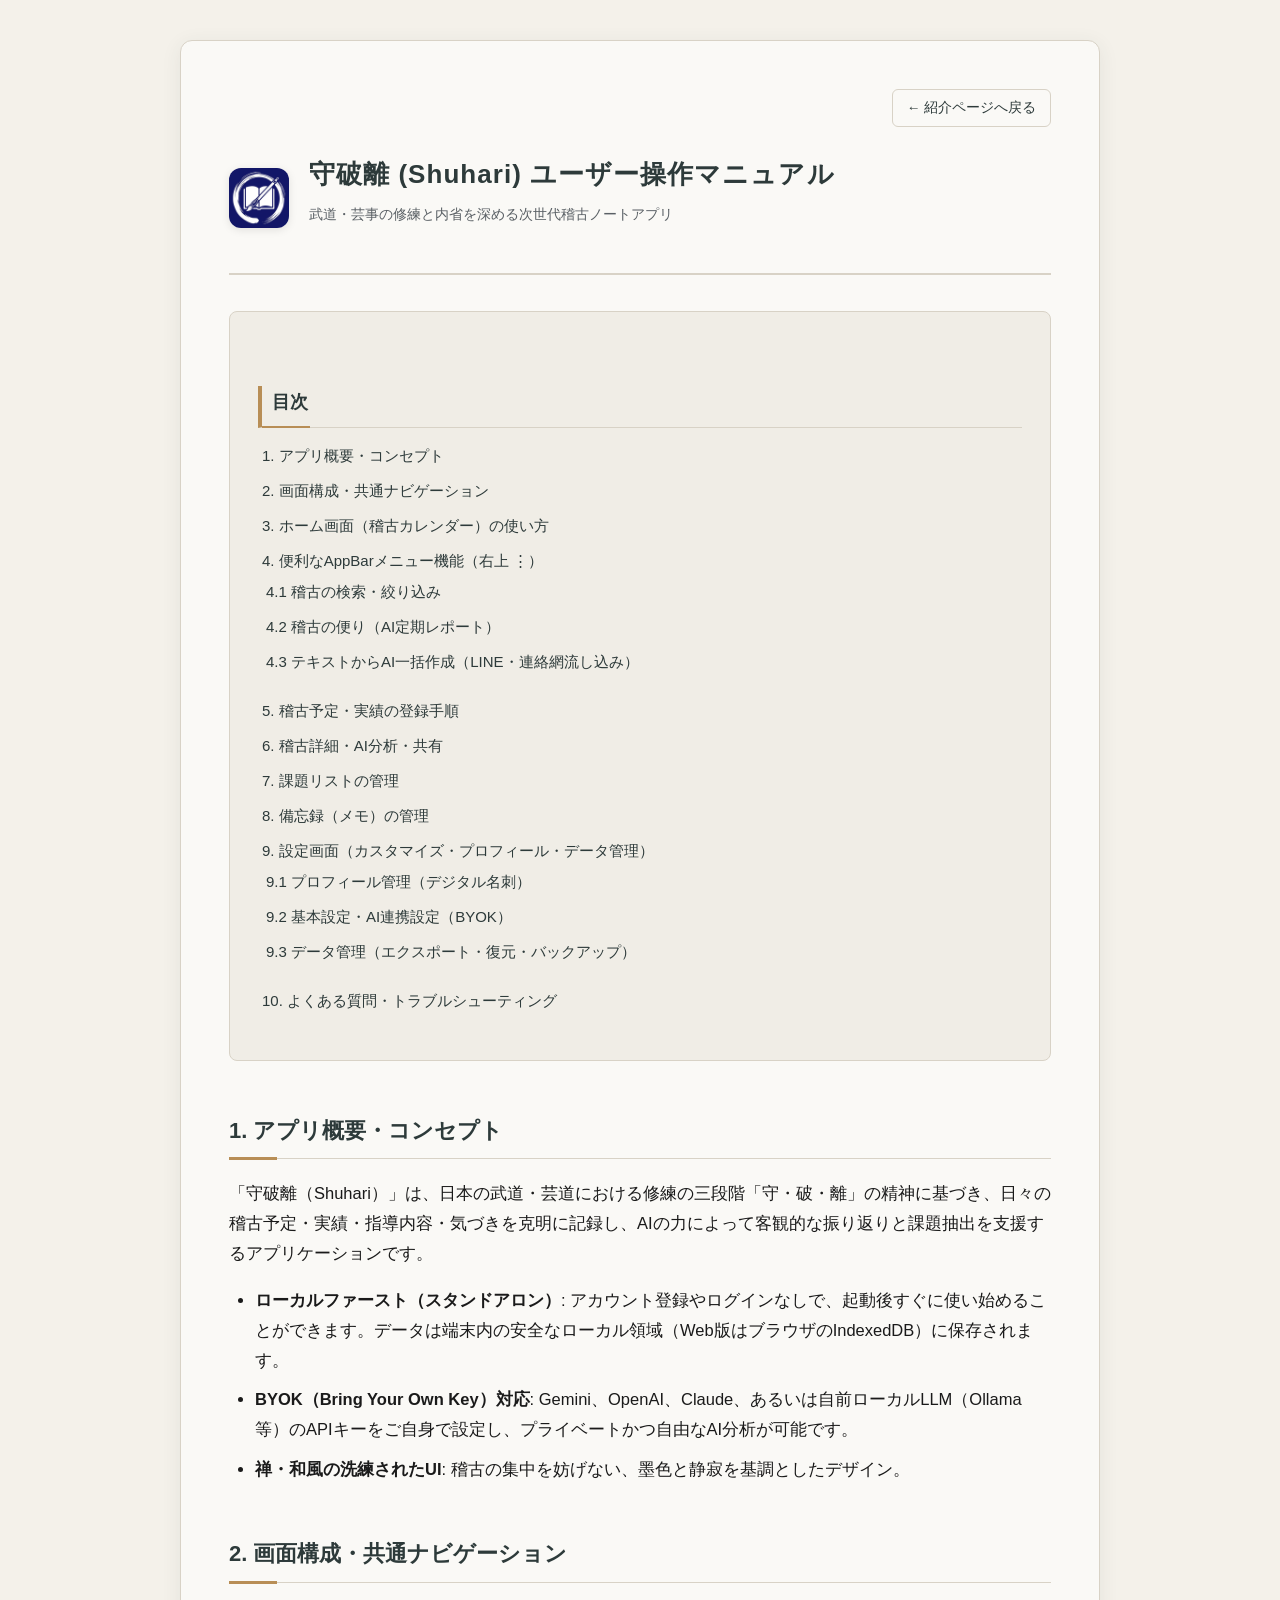
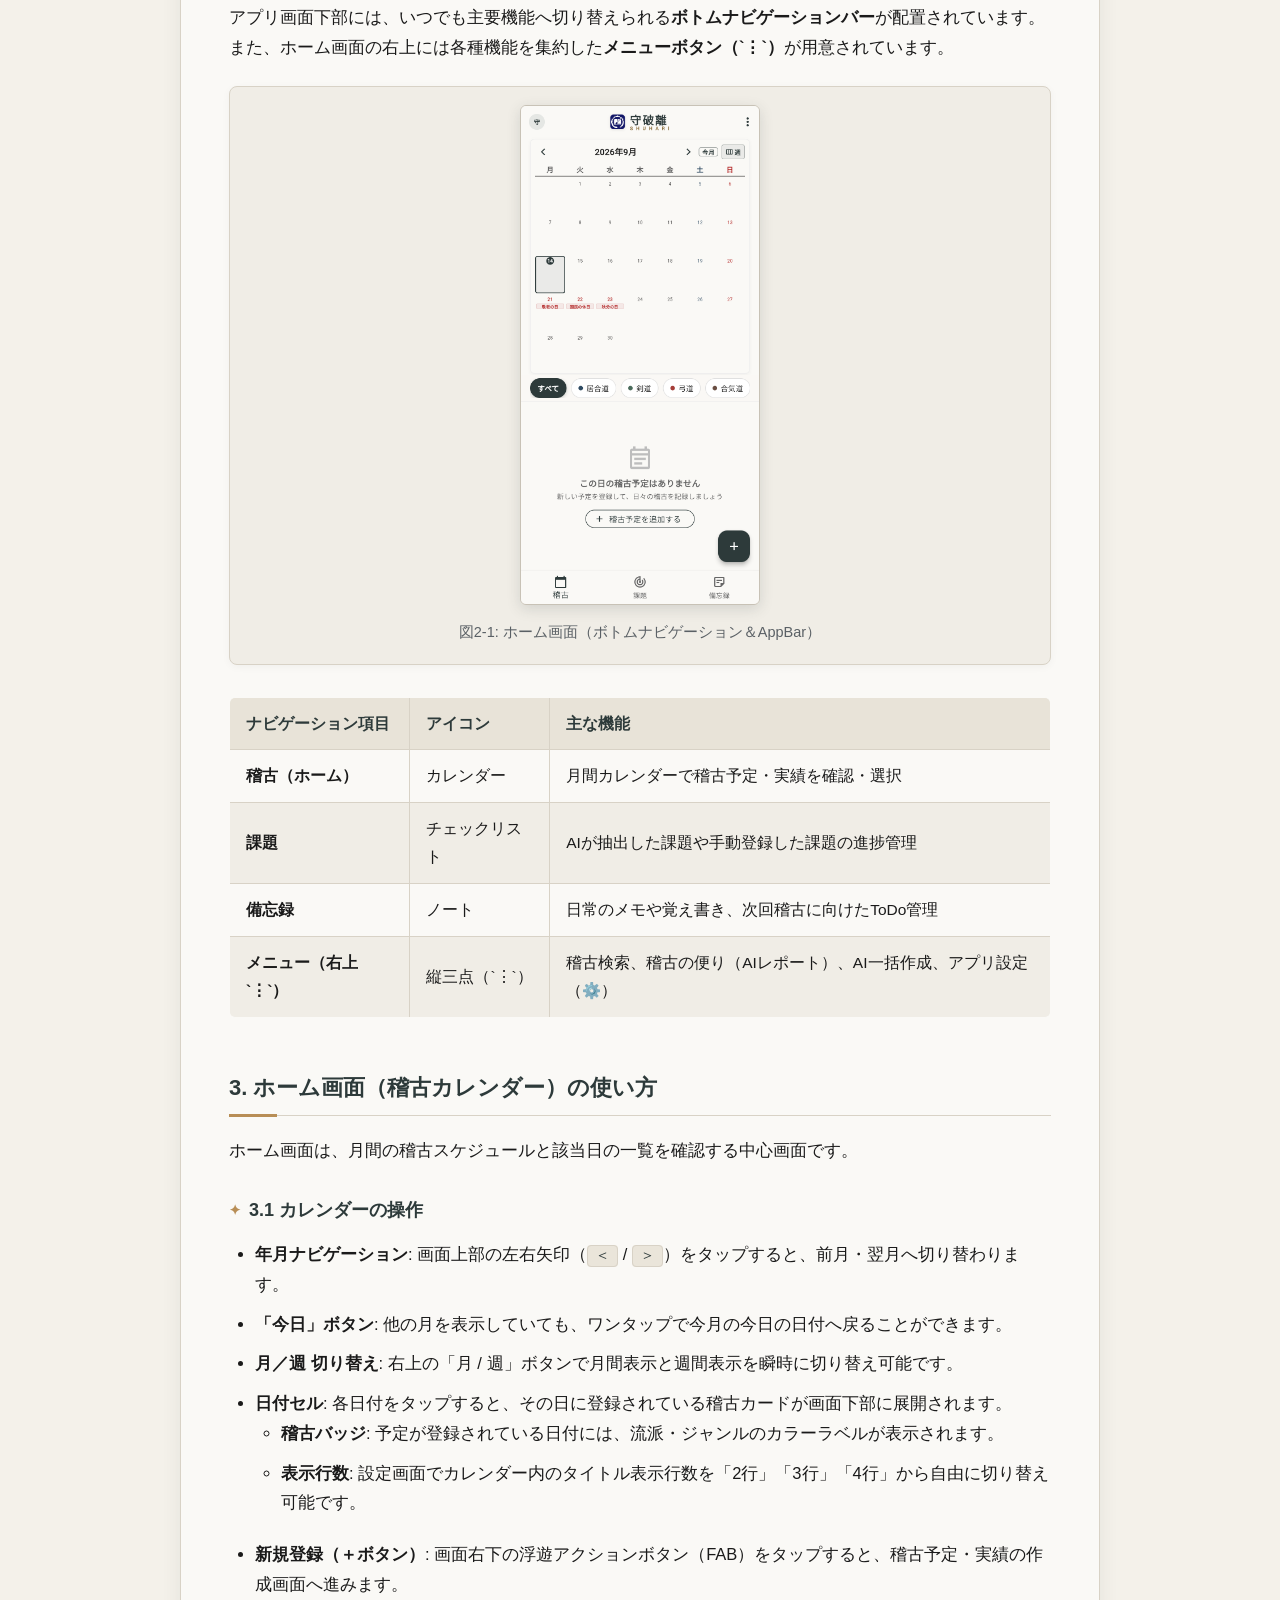
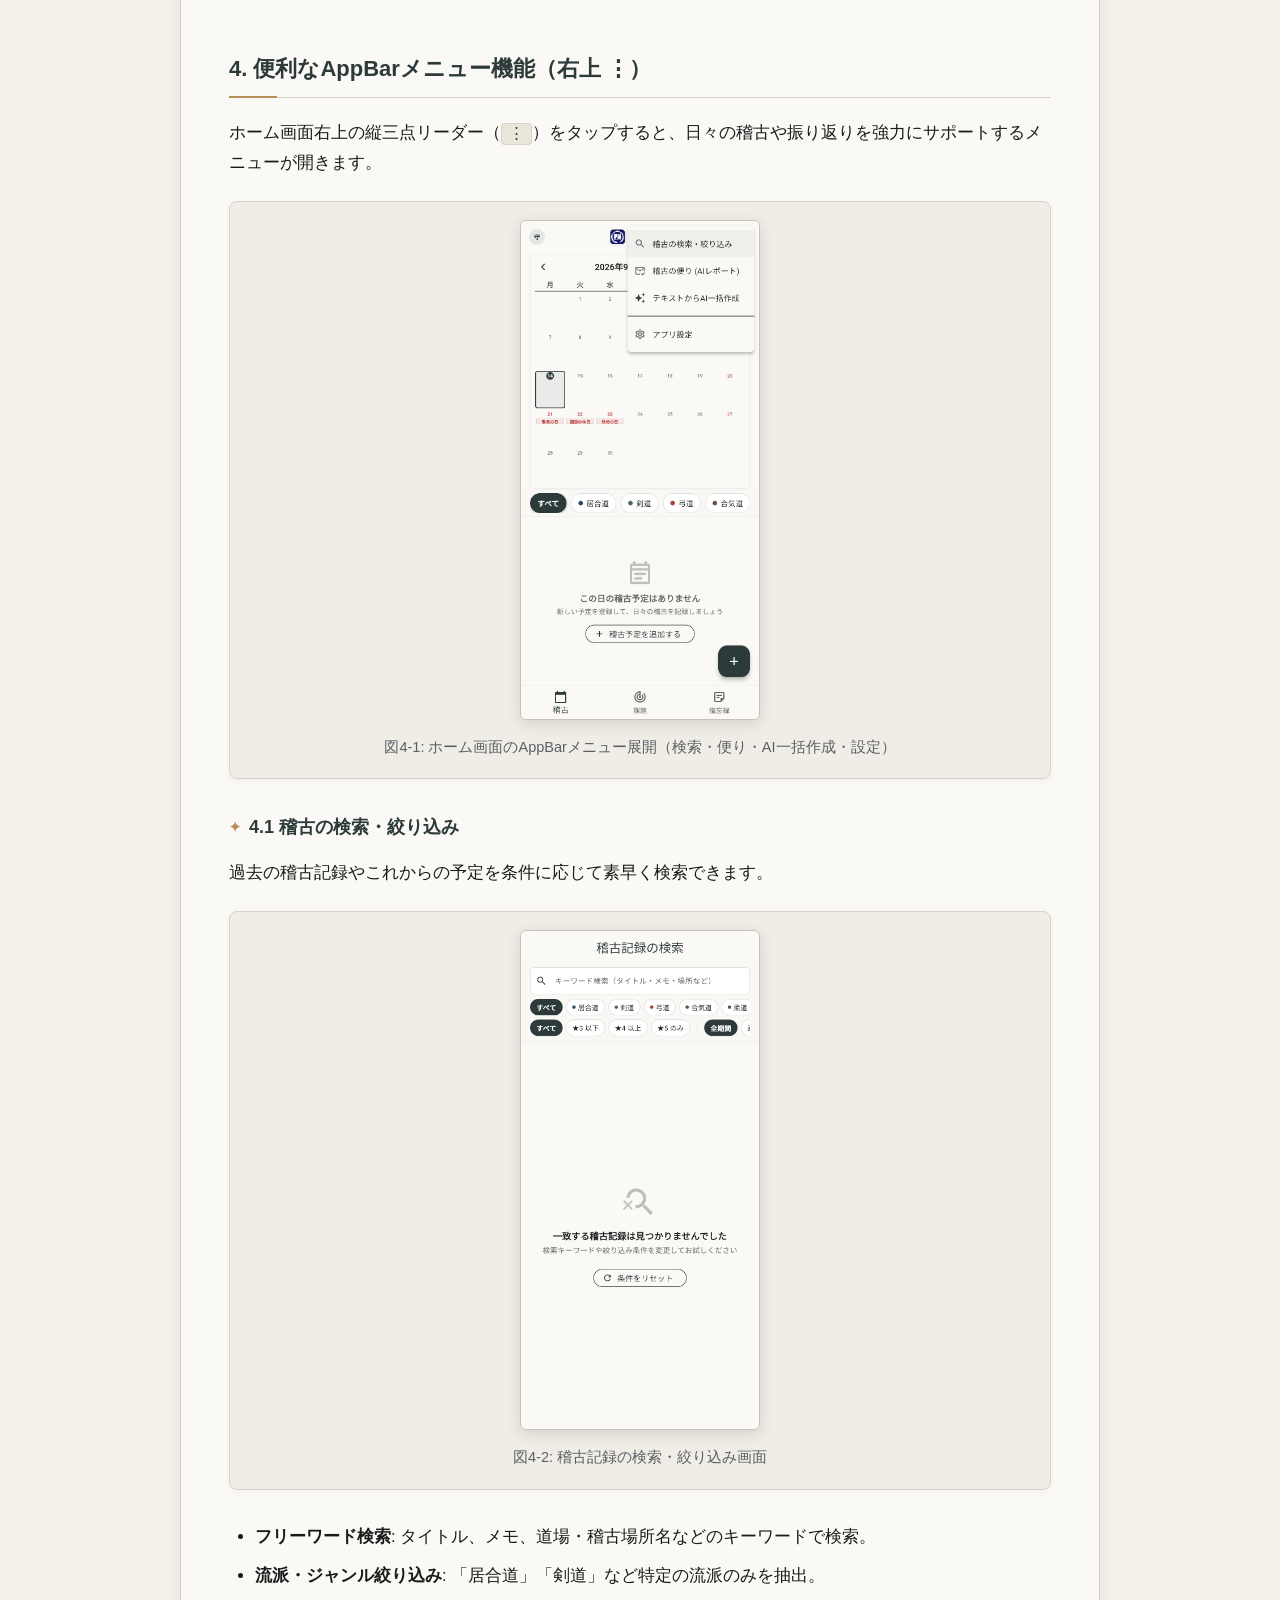
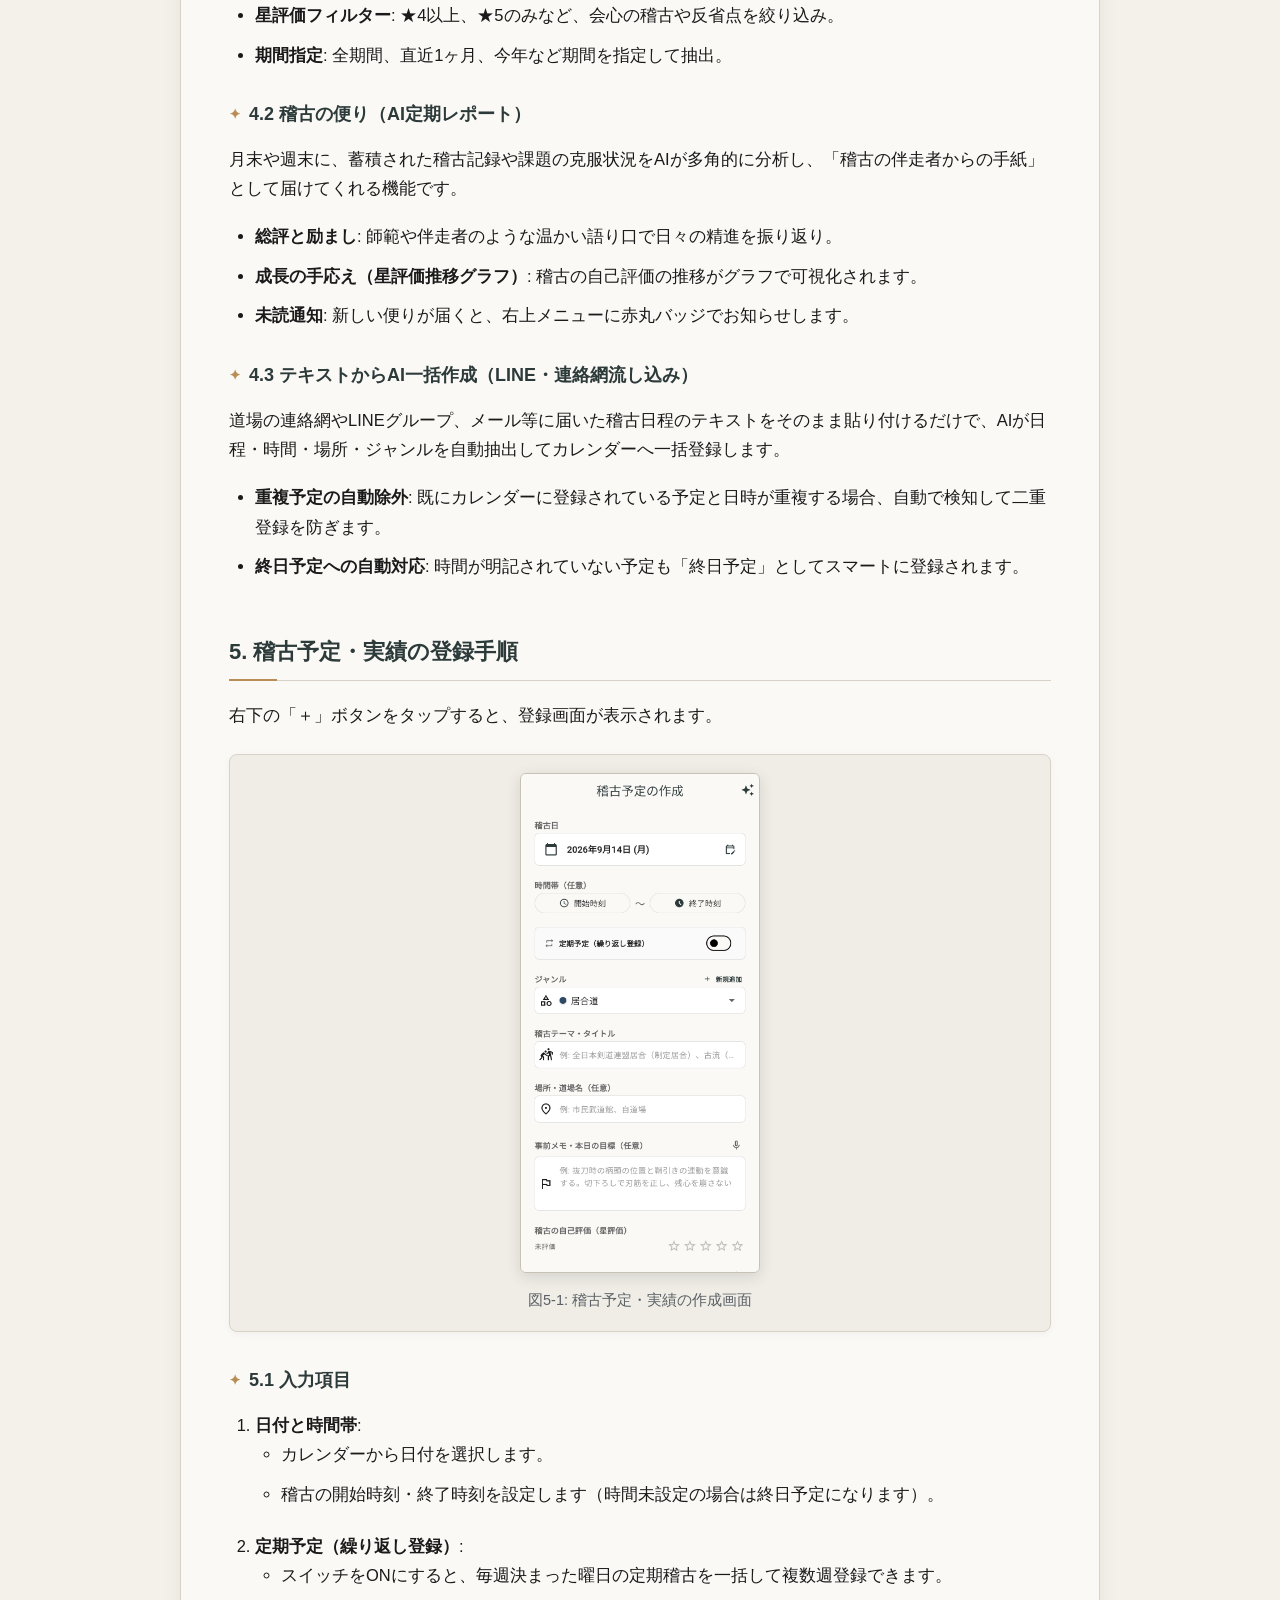
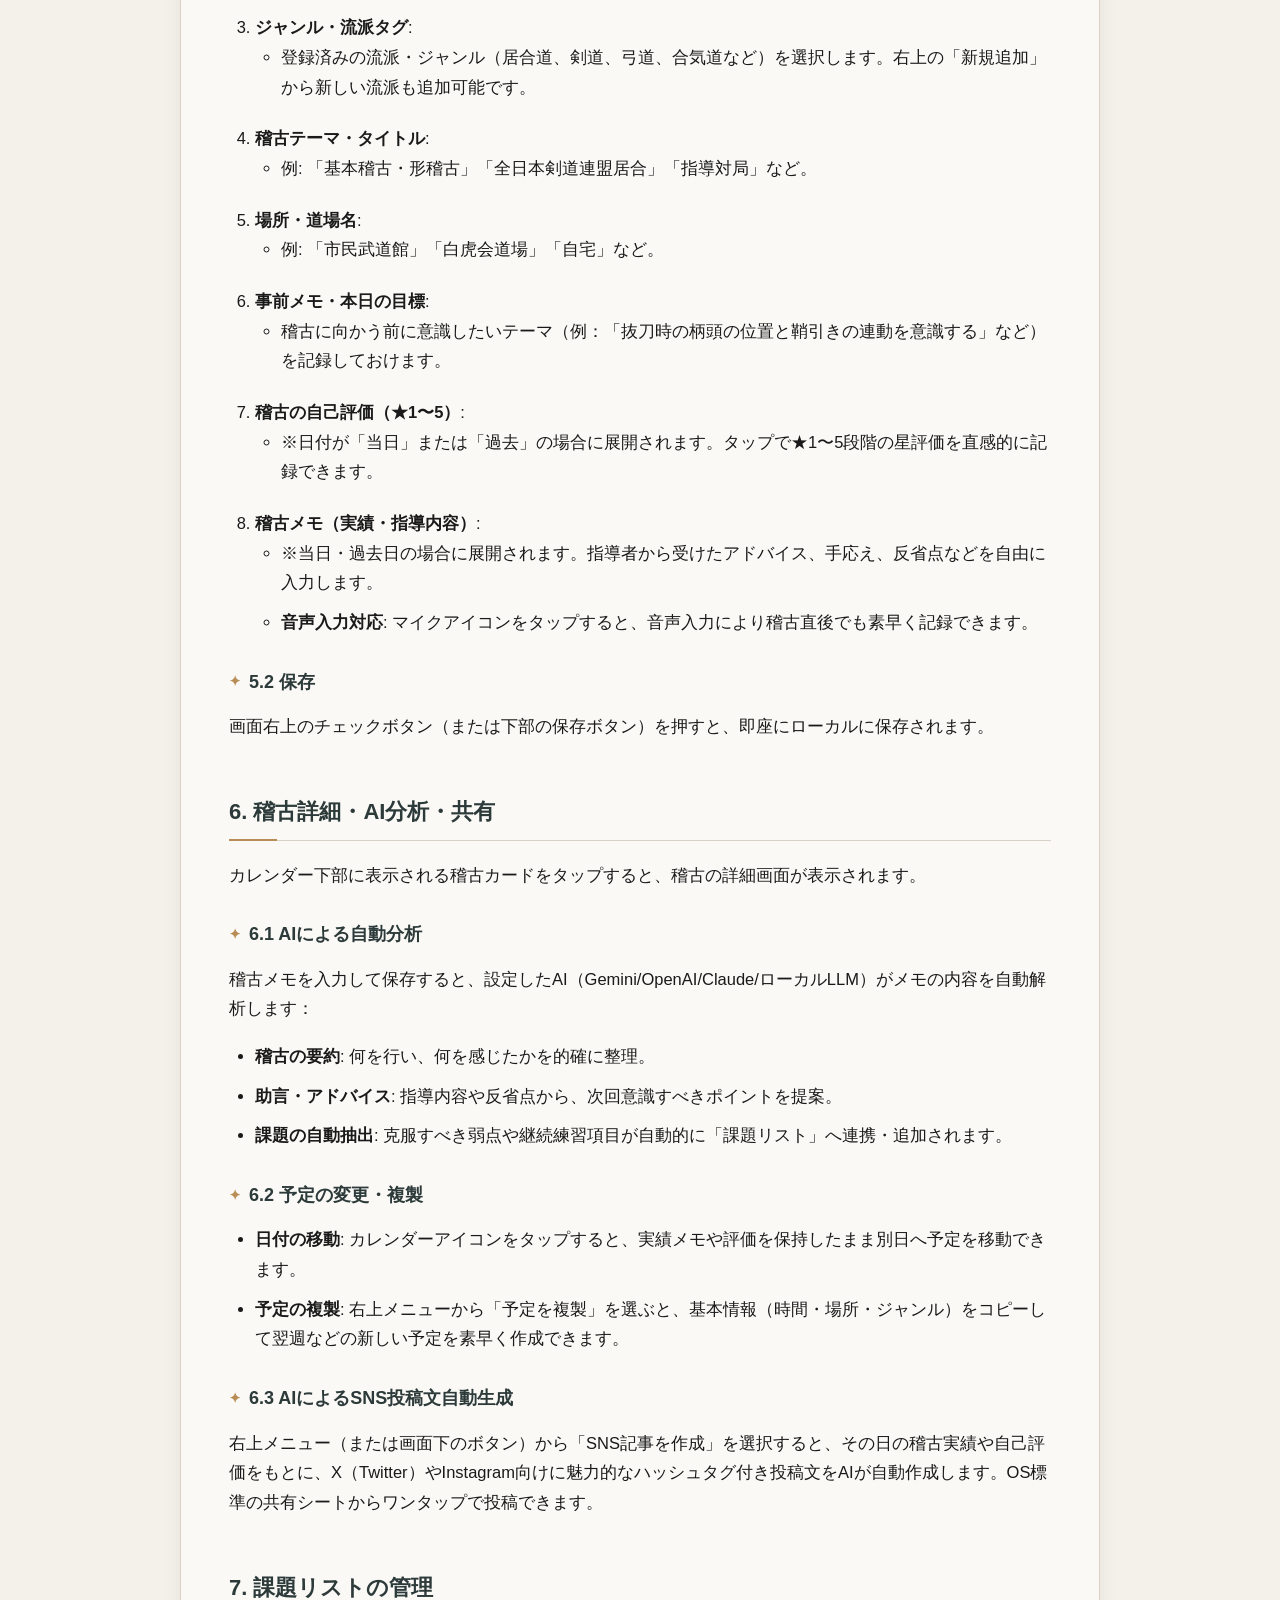
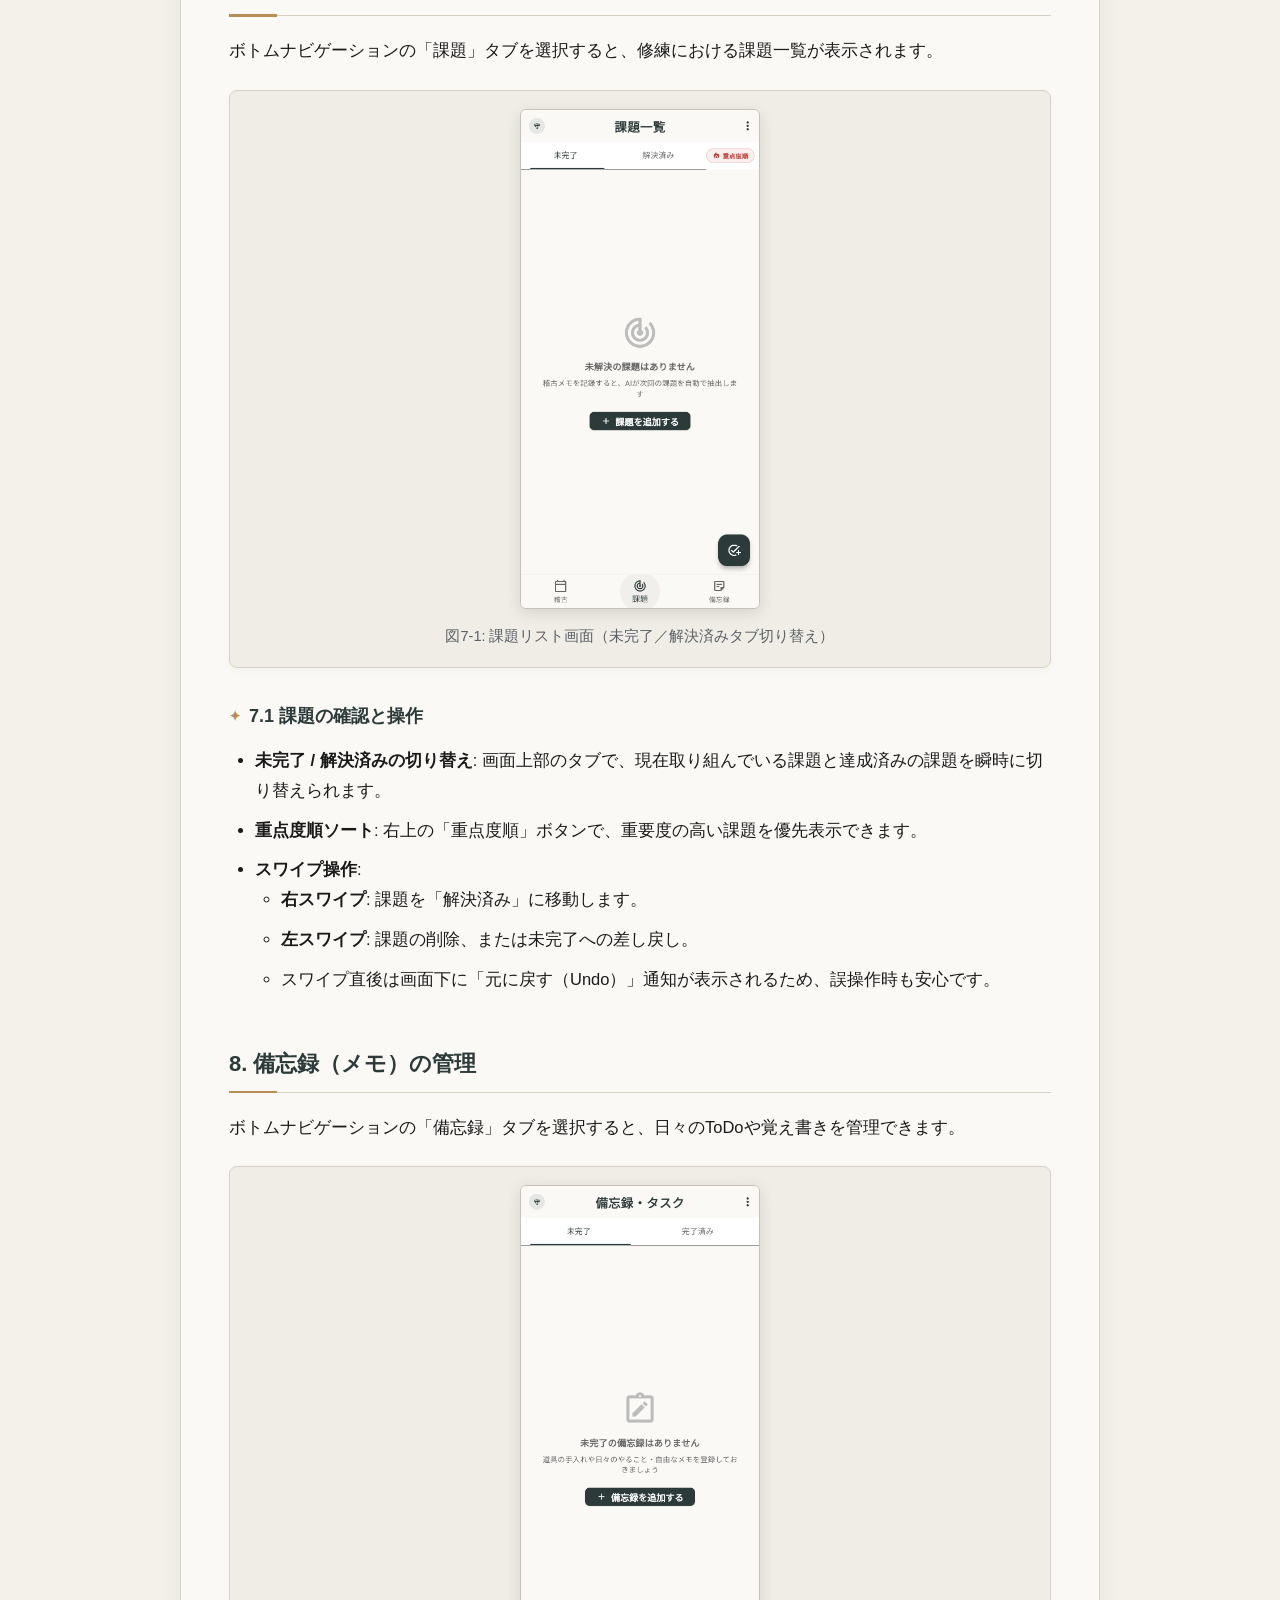
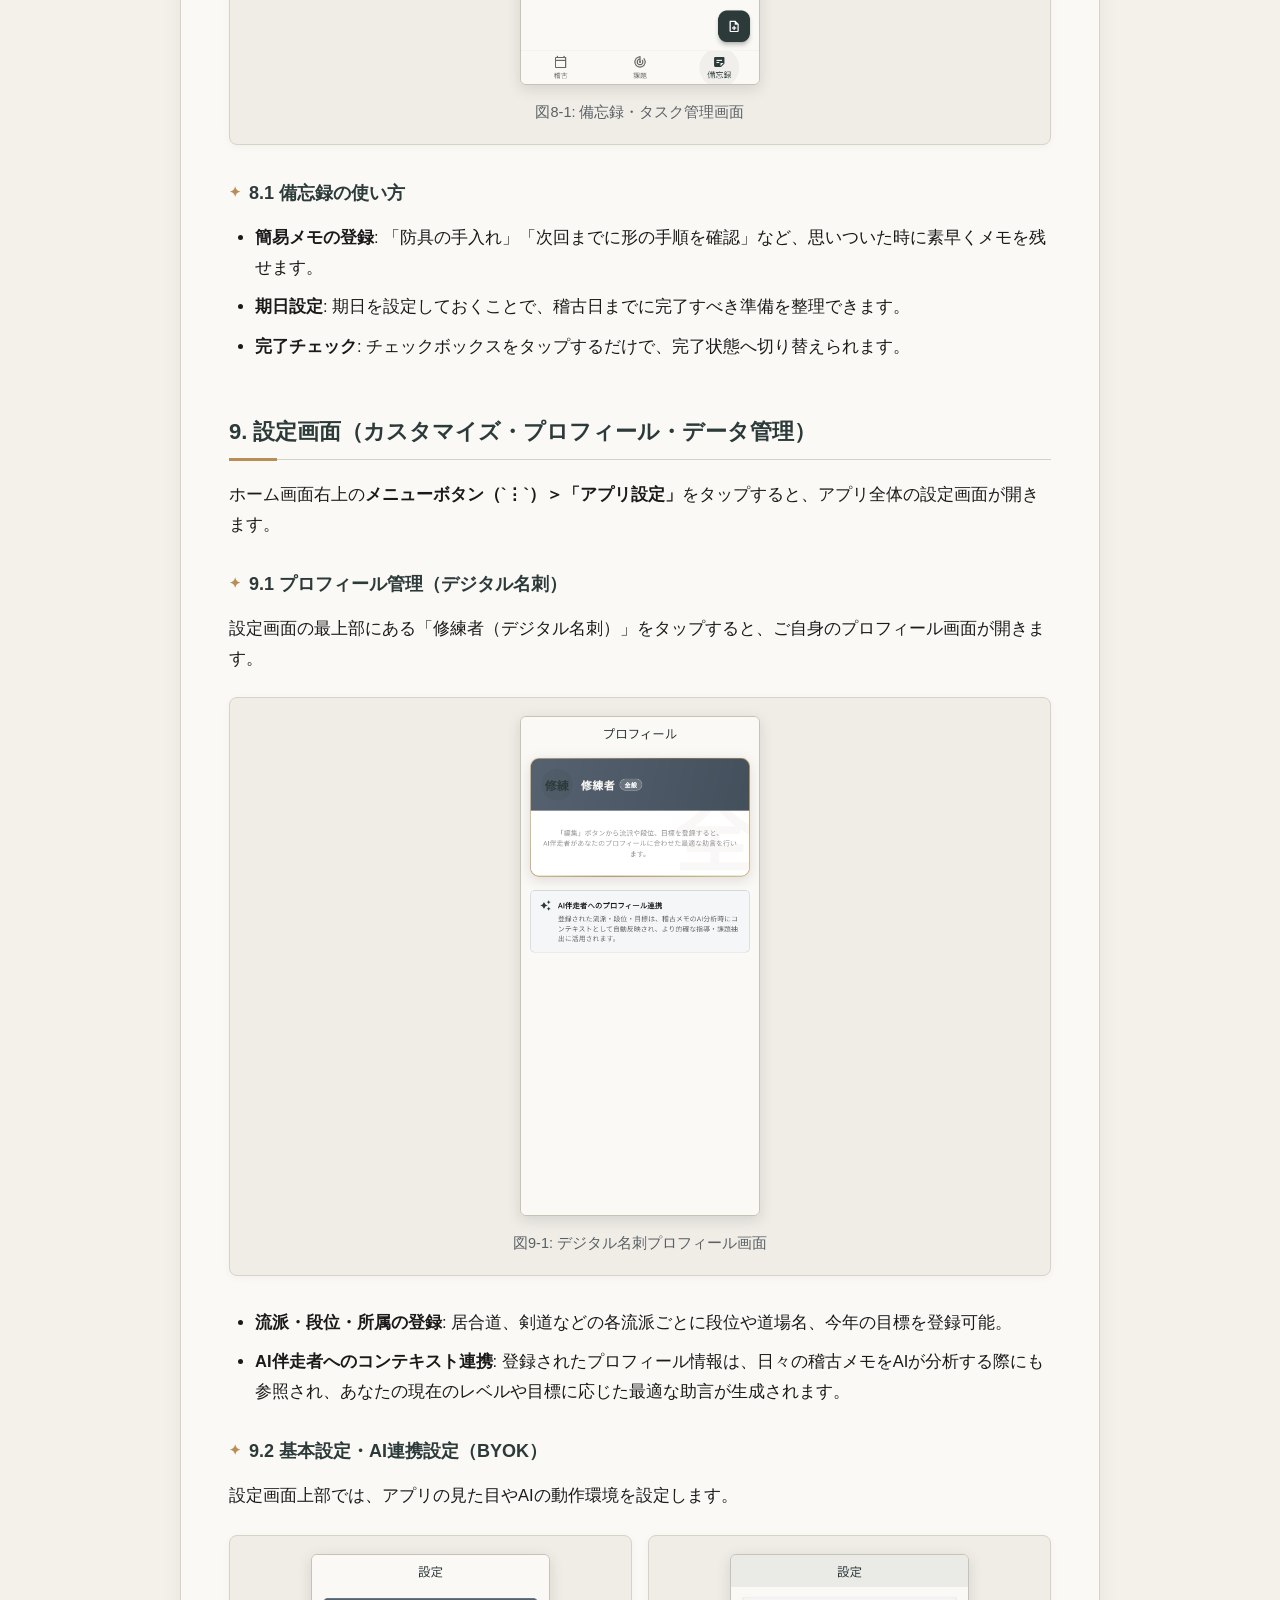
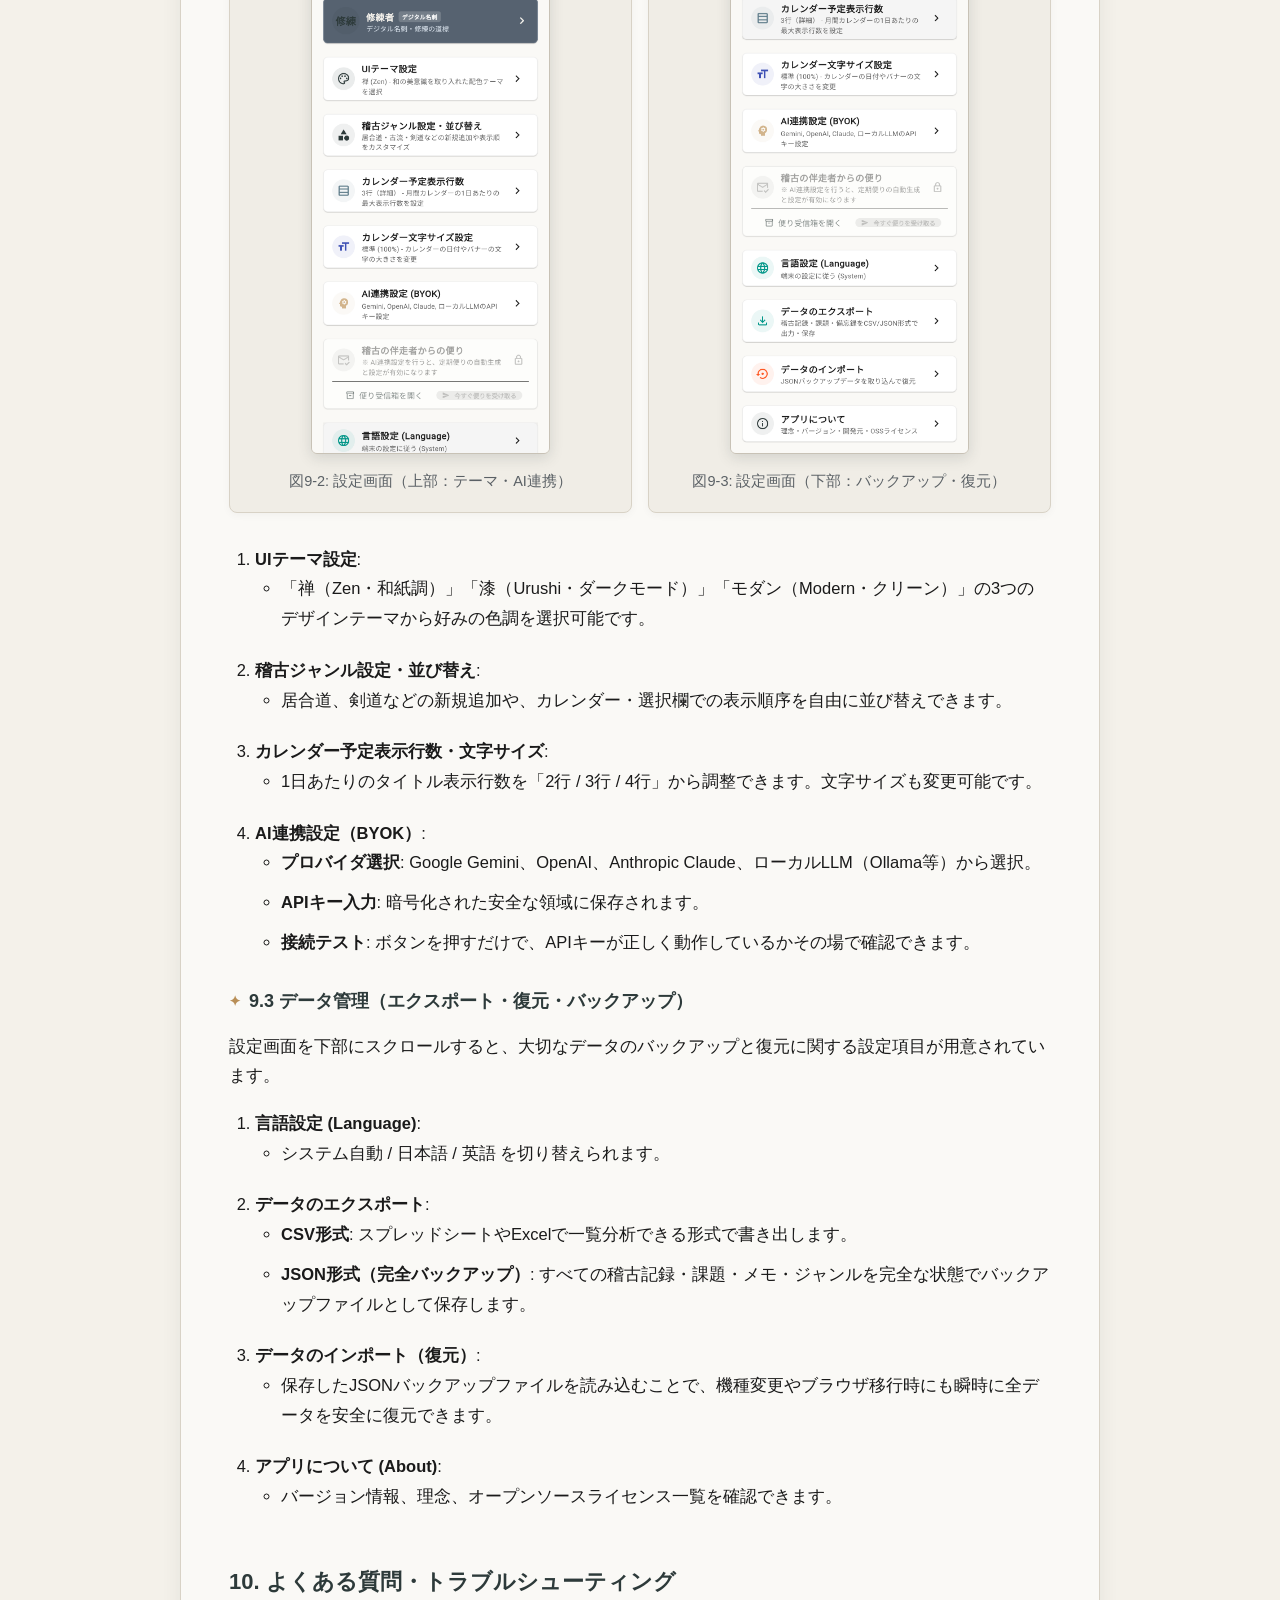
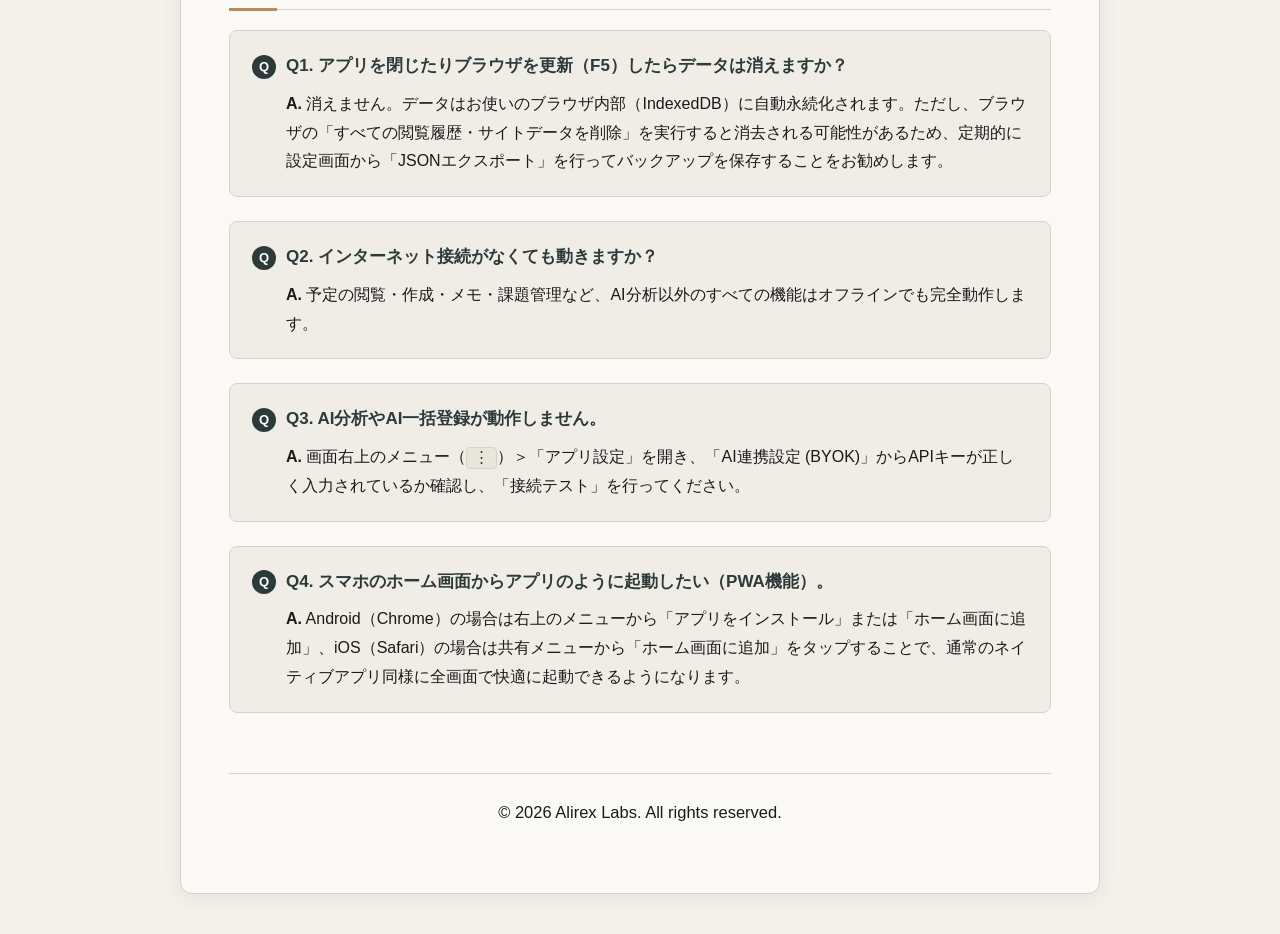
==== commit 9f6e62cd: "マニュアル上部から「Web版アプリを開く」ボタンを削除" ====
--- a/manual/html/index.html
+++ b/manual/html/index.html
@@ -317,7 +317,6 @@
   <div class="container">
     <div class="top-nav">
       <a href="../../index.html" class="btn-top">← 紹介ページへ戻る</a>
-      <a href="http://alirex-labs:8080/shuhari/#/home" class="btn-top" target="_blank">Web版アプリを開く ↗</a>
     </div>
 
     <!-- Header -->
